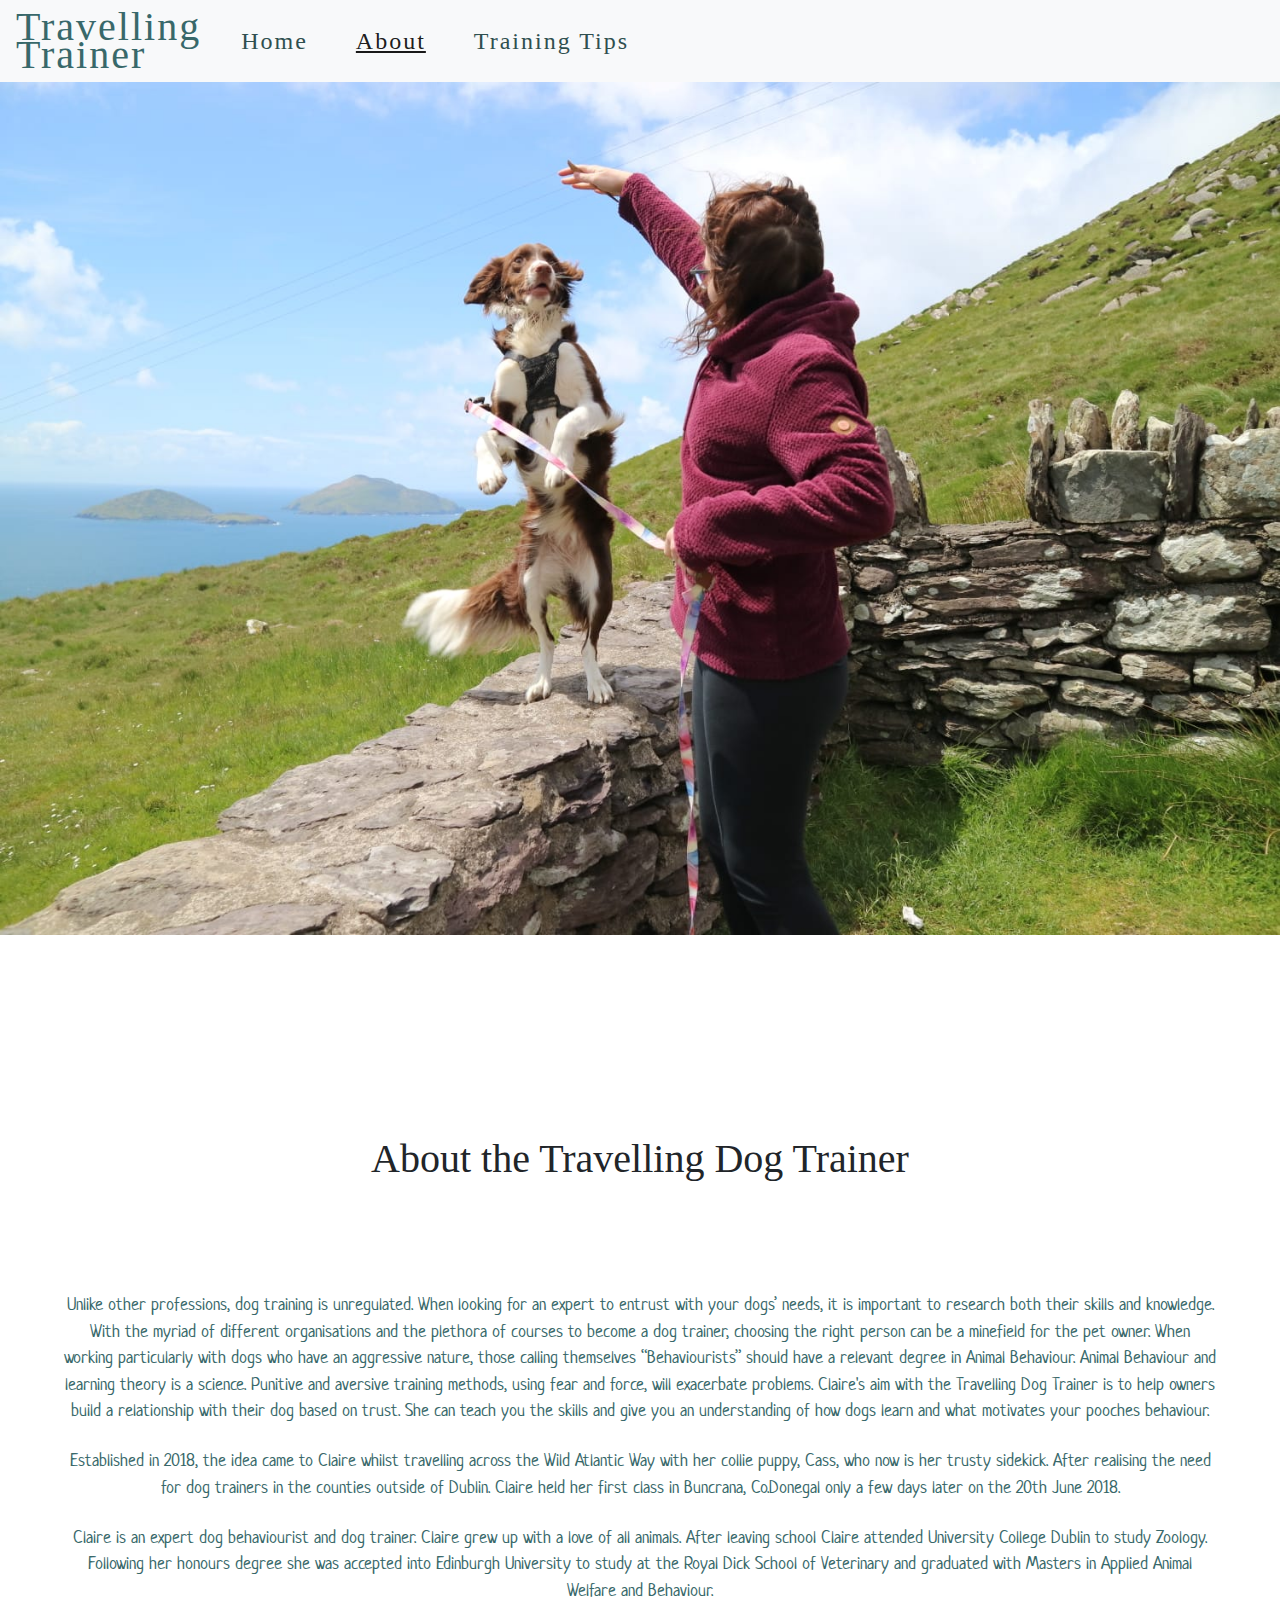
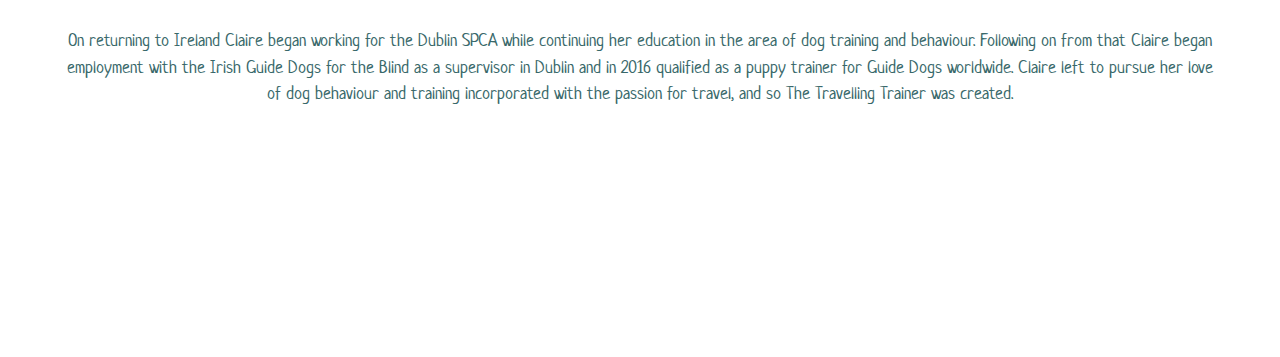
==== about.html @ 6b769a40 "Creation & base of training.html, final touches on index & about" ====
<!DOCTYPE html>
<html lang="en-US">

  <head>
    <meta charset="UTF-8">
    <meta name="viewport" content="width=device-width, initial-scale=1.0">
    <meta http-equiv="X-UA-Compatible" content="ie=edge">
    <title>The Travelling Dog Trainer</title>
    <link rel="stylesheet" href="https://stackpath.bootstrapcdn.com/bootstrap/4.4.1/css/bootstrap.min.css" integrity="sha384-Vkoo8x4CGsO3+Hhxv8T/Q5PaXtkKtu6ug5TOeNV6gBiFeWPGFN9MuhOf23Q9Ifjh" crossorigin="anonymous">
    <link rel="stylesheet" href="https://use.fontawesome.com/releases/v5.1.1/css/all.css" integrity="sha384-O8whS3fhG2OnA5Kas0Y9l3cfpmYjapjI0E4theH4iuMD+pLhbf6JI0jIMfYcK3yZ" crossorigin="anonymous">
    <link rel="stylesheet" href="assets/css/style.css" type="text/css" />
  </head>

  <body>
    <header>
      <nav class="navbar navbar-expand-lg navbar-light bg-light">
        <a class="navbar-brand" id="logo" href="index.html">Travelling <br>Trainer</a>
        <button class="navbar-toggler" type="button" data-toggle="collapse" data-target="#navbarNavAltMarkup" aria-controls="navbarNavAltMarkup" aria-expanded="false" aria-label="Toggle navigation">
          <span class="navbar-toggler-icon"></span>
        </button>
        <div class="collapse navbar-collapse" id="navbarNavAltMarkup">
          <div class="navbar-nav">
            <a class="nav-item nav-link" href="index.html">Home</a>
            <a class="nav-item nav-link active" href="About.html">About</a>
            <a class="nav-item nav-link" href="training.html">Training Tips</a>
          </div>
        </div>
      </nav>

      <div class="About-Img">
        <img src="assets/images/7.jpg" class="img-fluid" alt="Landing Image"></div>
      <section id="About-Me">
        <h1 class="title">About the Travelling Dog Trainer</h1>
        <div class="main-par">
          <p class="start about-me">Unlike other professions, dog training is unregulated. When looking for an expert to 
          entrust with your dogs’ needs, it is important to research both their skills and knowledge. With the myriad 
          of different organisations and the plethora of courses to become a dog trainer, choosing the right person can be a minefield for
           the pet owner.
            When working particularly with dogs who have an aggressive nature, those calling themselves “Behaviourists” should have a relevant 
            degree in Animal Behaviour.
            Animal Behaviour and learning theory is a science. Punitive and aversive training methods, using fear and force,
             will exacerbate problems.
            Claire's aim with the Travelling Dog Trainer is to help owners build a relationship with their dog based on trust. 
            She can teach you the skills and give you an understanding of how dogs learn and what motivates your pooches behaviour.</p>
          <p class="about-me">Established in 2018, the idea came to Claire whilst travelling across the Wild Atlantic Way with her collie puppy, Cass, who now is her trusty sidekick. 
          After realising the need for dog trainers in the counties outside of Dublin. Claire held her first class in Buncrana, Co.Donegal only a few days later on the 20th June 2018. </p>
          <p class="about-me">Claire is an expert dog behaviourist and dog trainer. Claire grew up with a love of all animals. After leaving school Claire attended University College 
          Dublin to study Zoology. Following her honours degree she was accepted into Edinburgh University to study at the Royal Dick School of Veterinary and 
          graduated with Masters in Applied Animal Welfare and Behaviour.</p>
          <p class="end about-me">On returning to Ireland Claire began working for the Dublin SPCA while continuing her education in the area of dog training and behaviour. Following 
          on from that Claire began employment with the Irish Guide Dogs for the Blind as a supervisor in Dublin and in 2016 qualified as a puppy trainer 
          for Guide Dogs worldwide. Claire left to pursue her love of dog behaviour and training incorporated with the passion for travel, and so The Travelling Trainer was created.</p>
        </div>
      </section>

    </header>

    <footer class="site-footer">
      <div>
        <div class="footer">
          <div class="icons">
            <a href="https://www.facebook.com" target="_blank"><i class="Socials fab fa-facebook"></i></a>
            <a href="https://www.instagram.com" target="_blank"><i class="Socials fab fa-instagram"></i></a>
            <a href="https://www.twitter.com" target="_blank"><i class="Socials fab fa-twitter"></i></a>
          </div>
        </div>
      </div>
    </footer>
    <script src="https://code.jquery.com/jquery-3.4.1.slim.min.js"></script>
    <script src="https://cdn.jsdelivr.net/npm/popper.js@1.16.0/dist/umd/popper.min.js"></script>
    <script src="https://stackpath.bootstrapcdn.com/bootstrap/4.4.1/js/bootstrap.min.js"></script>
  </body>

</html>
---- assets/css/style.css ----
@import url('https://fonts.googleapis.com/css?family=Barlow+Semi+Condensed|Coming+Soon|Permanent+Marker&display=swap');
@import url('https://fonts.googleapis.com/css?family=Neucha&display=swap');

.Main-Landing {
  position: relative;
  width: 100%
}

#logo {
  letter-spacing: 2px;
  line-height: 0.7;
  font-family: "Coming Soon";
  font-size: 250%;
  color: #38686A;
  text-align: left;
}

#logo:hover {
  color: #A3B4A2;
}


.navbar-light .navbar-toggler-icon{
  background-image: url("https://image.flaticon.com/icons/png/512/616/616408.png");
}


.navbar-nav {
  font-family: "Coming Soon";
  font-size: 150%;
  letter-spacing: 2px;
  text-align: center;
}

.navbar-light .navbar-nav .nav-link {
  color: #2F4F4F;
}

.nav-item:hover {
  text-decoration: underline;
}


.active {
  text-decoration: underline;
  color: #A3B4A2;
}


.divider
{
    max-width: 5rem;
    border-width: .2rem;
    margin-top: 0rem;
    margin-bottom: 1rem;
    border: none;
    border-top: 1px solid #2F4F4F;
}

.Landingtext {
  position: absolute;
  font-family: Neucha;
  bottom: 10%;
  left: 20%;
  background-color: #CDC6AE;
  color: #38686A;
  padding: 20px 20px 20px 20px;
  font-size: 0.5rem;
  opacity: 80%;
  width: 20%;
}
.About{
      padding: 200px 40px;
      text-align:center;
}
.name {
  position: relative;
  color: #38686A;
  font-family: Neucha;
  font-size: 1.8em;
  text-align: center;
  padding-bottom:30px;
  letter-spacing:0.05rem;
}

.short-about {
  font-size: 0.97rem;
  margin-left:4rem;
  margin-right:4rem;
font-family: Neucha;
}
.btn {
  font-family: "Coming Soon";
  color:#2F4F4F
}
.btn :hover
{
    color: #187795;
    text-decoration: underline;
}

#Services div {

  width: 33%;
  height: 300px;
  float: left;
  padding-top: 3em;
  padding-right: 2em;
  text-align: center;
}
#Services
{
    padding-bottom:40em;
    padding-left:40px;
}
.service-icon {
    font-size: 2.375rem;
    padding-bottom:2.89rem;
    text-align: center;
    width: 100%;
    color: #2F4F4F;
}
.Type {
  font-family: Neucha;
  font-size: 1.8rem;
  color: #38686A;
  text-align: center;
}

.subtxt {
  font-family: Neucha;
  font-size: 1rem;
  color: #38686A;
}
.column
{
    min-height: 700px;
}
.service-divider
{
    visibility: hidden;
}
.title
{
    text-align:center;
    font-family: "Coming Soon";
    padding-top:200px;
    padding-bottom:100px;
}

.about-me , .tips {
  font-family: Neucha;
  font-size: 1.1rem;
  text-align:center;
  color: #38686A;
  padding-bottom: 0.5rem;
}
.main-par{
    padding-left: 4em;
    padding-right:4em;
}
.end{
      padding-bottom:200px;
}

.site-footer {
  text-align: center;
}

.Socials {
  display: inline-block;
  color: #38686A;
  vertical-align: middle;
  margin-top: 2.5px;
  margin-bottom: 2.5px;
  font-size: 2em;
  padding: 20px 20px 10px 15px;

}

.Socials :hover {
  color: #A3B4A2;
}


@media screen and (max-width: 1024px) {
  #Services div {
    width: 100%;
  }

  #About-Me div {
    width: 100%;
  }

  .Landingtext {
    visibility: hidden;
  }
  .service-divider
  {
      visibility: visible; 
  }
}

@media (min-width: 1024px) {
  .navbar-expand-lg .navbar-nav .nav-link {
    padding-right: 1.5rem;
    padding-left: 1.5rem;
  }
}
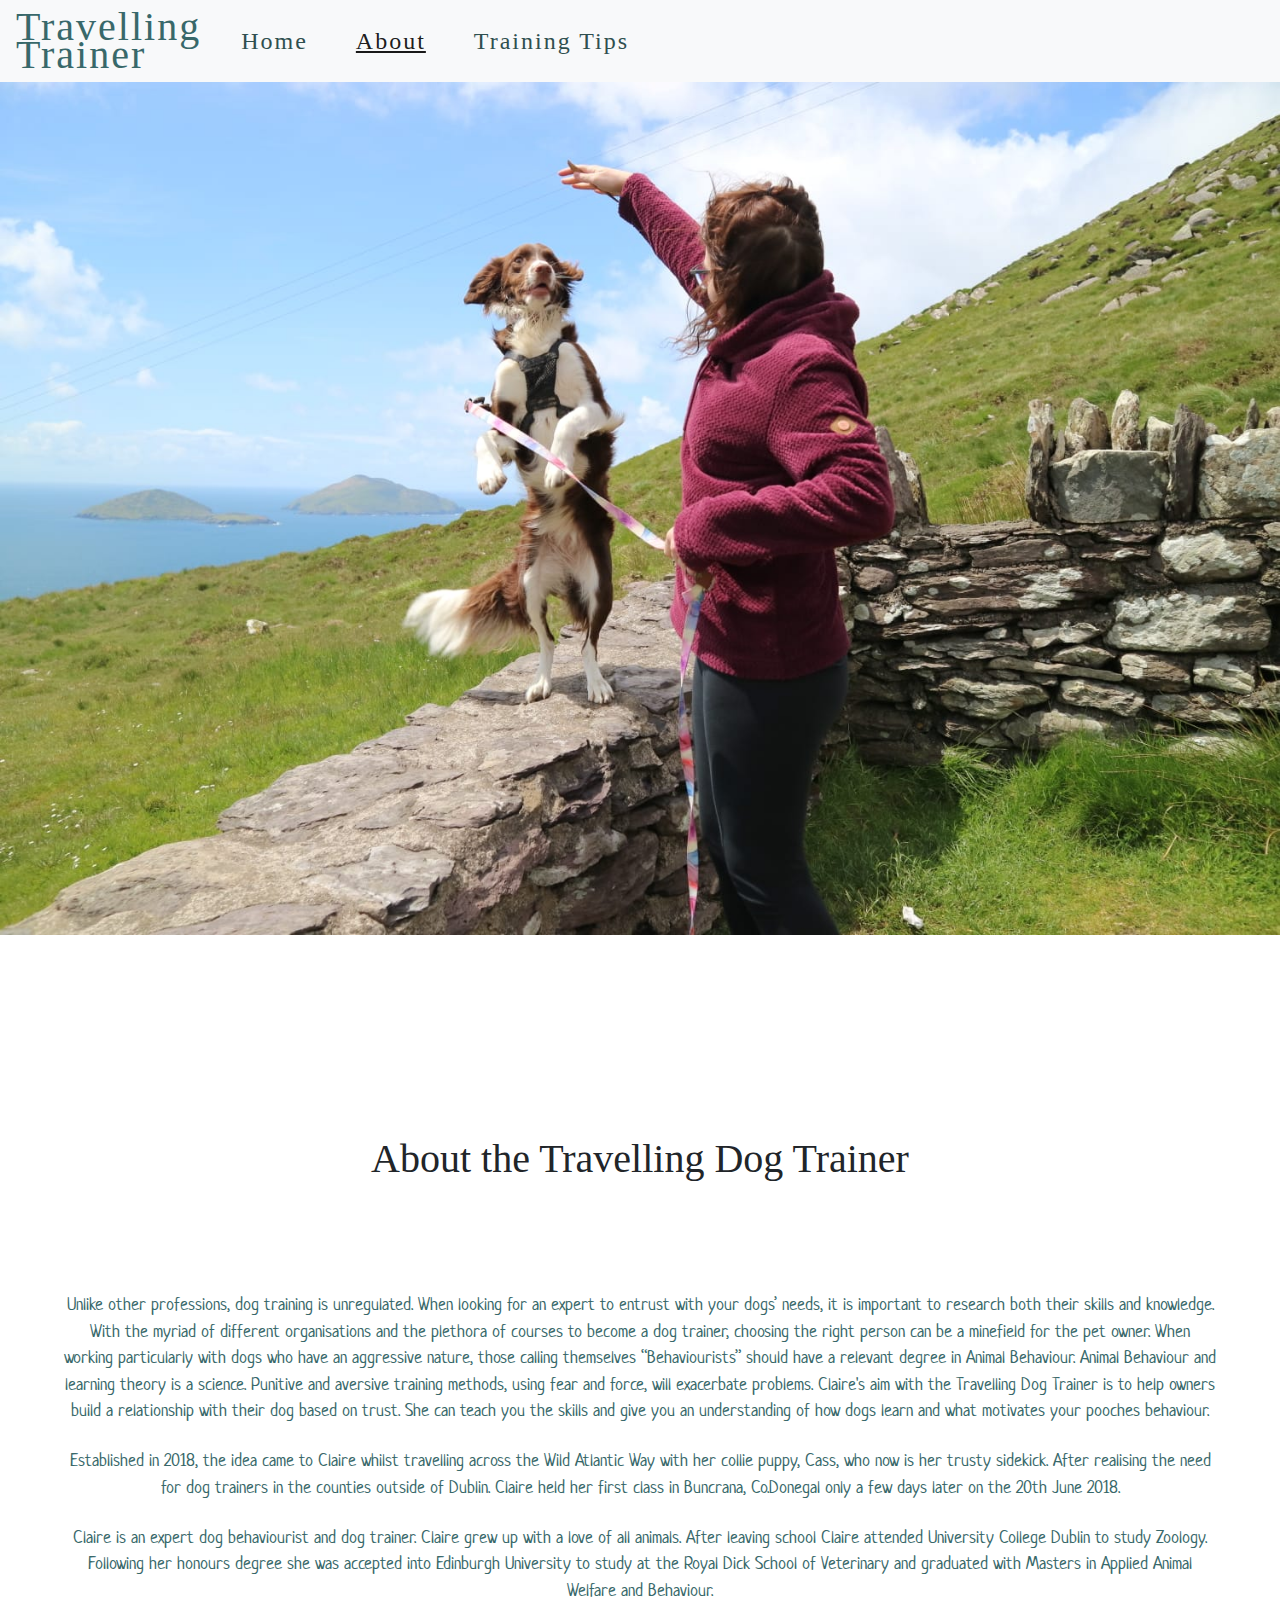
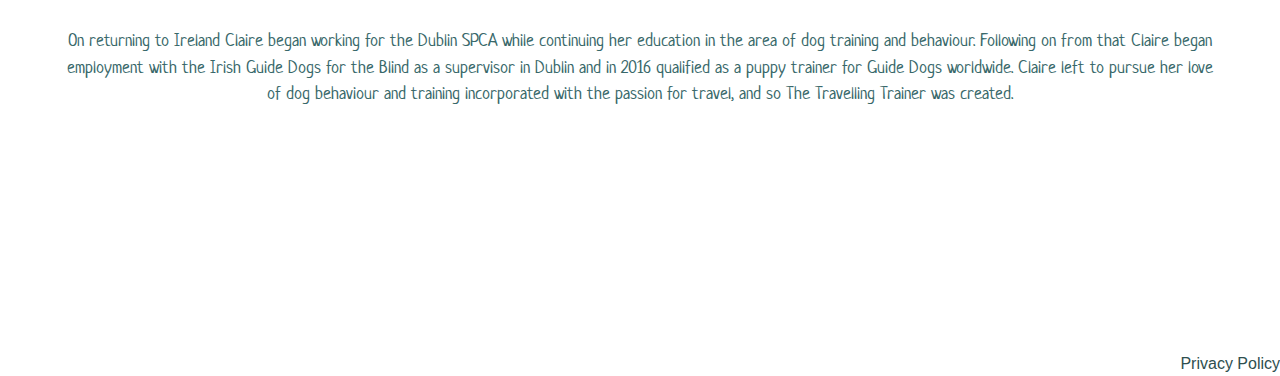
==== commit 6859dc89: "Addition of privacy policy to pages" ====
--- a/about.html
+++ b/about.html
@@ -21,7 +21,7 @@
         <div class="collapse navbar-collapse" id="navbarNavAltMarkup">
           <div class="navbar-nav">
             <a class="nav-item nav-link" href="index.html">Home</a>
-            <a class="nav-item nav-link active" href="About.html">About</a>
+            <a class="nav-item nav-link active" href="about.html">About</a>
             <a class="nav-item nav-link" href="training.html">Training Tips</a>
           </div>
         </div>
@@ -62,6 +62,7 @@
             <a href="https://www.facebook.com" target="_blank"><i class="Socials fab fa-facebook"></i></a>
             <a href="https://www.instagram.com" target="_blank"><i class="Socials fab fa-instagram"></i></a>
             <a href="https://www.twitter.com" target="_blank"><i class="Socials fab fa-twitter"></i></a>
+            <a href="assets/docs/policy.pdf" target="_blank" class="policy">Privacy Policy</a>
           </div>
         </div>
       </div>
--- a/assets/css/style.css
+++ b/assets/css/style.css
@@ -182,6 +182,16 @@
   color: #A3B4A2;
 }
 
+.policy
+{
+    float: right;
+    color:#2F4F4F;
+    padding-top:30px;
+}
+.policy :hover{
+    color:#2F4F4F;
+}
+
 
 @media screen and (max-width: 1024px) {
   #Services div {
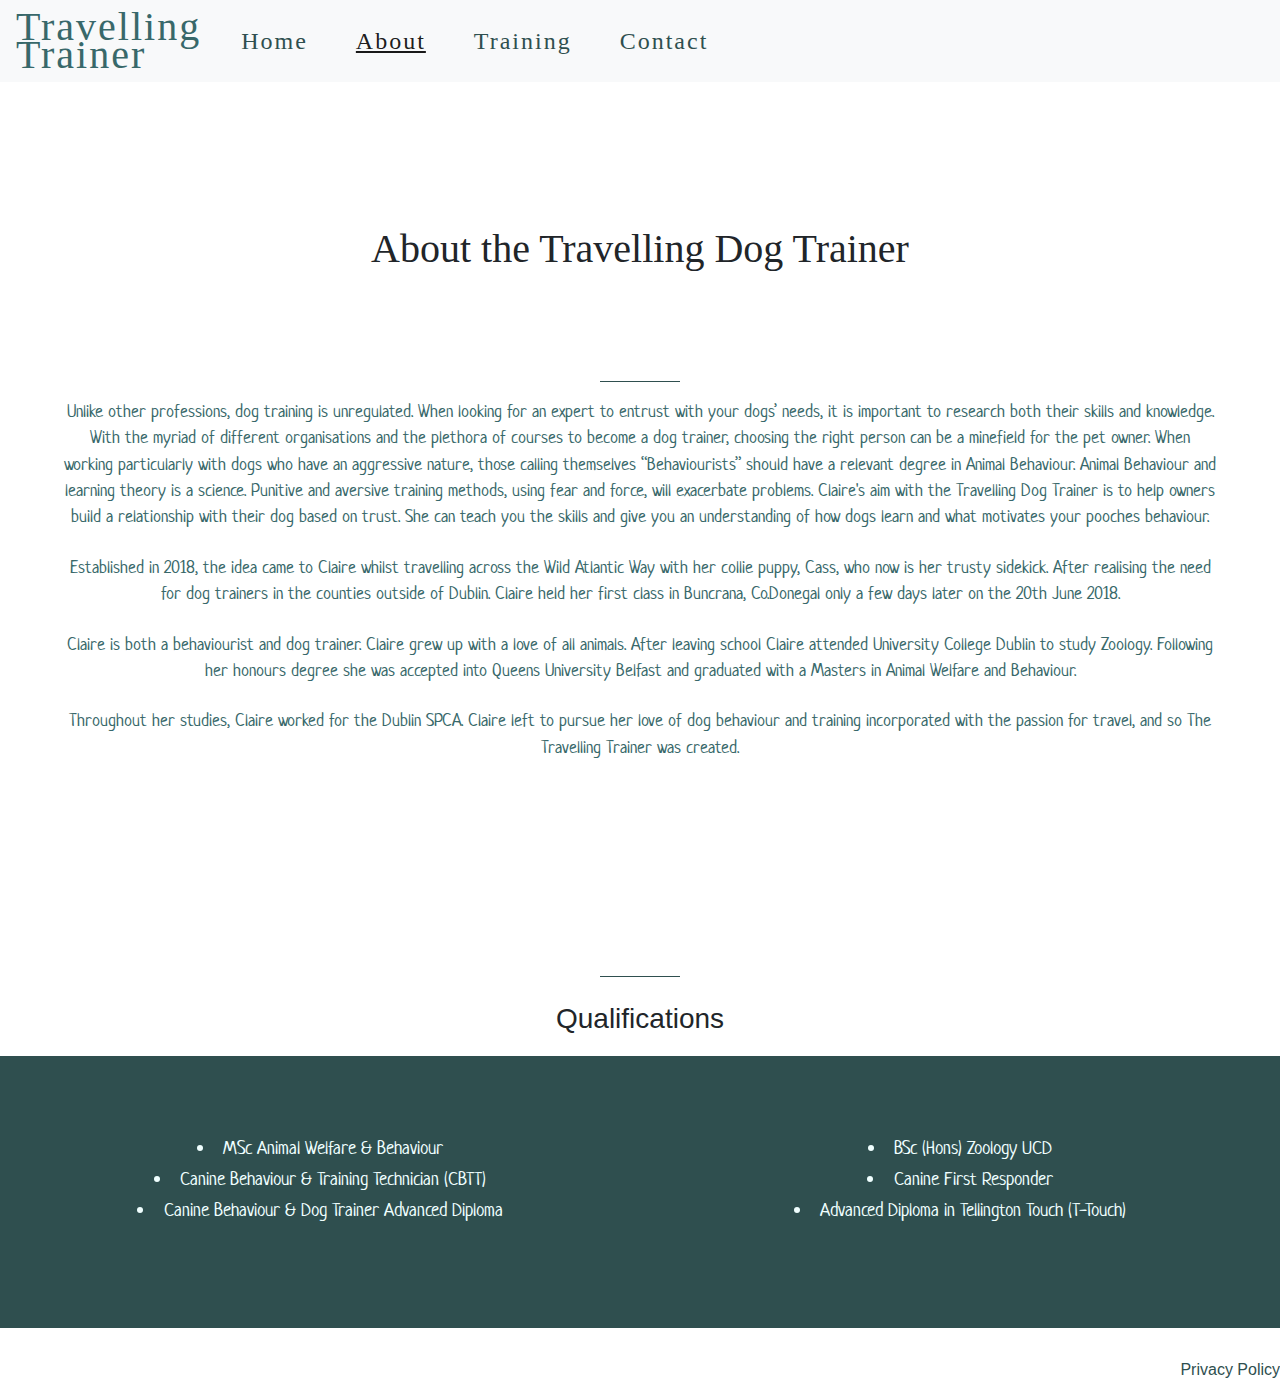
==== commit e6eeeec5: "Addition of contact page & removal of form  from other pages" ====
--- a/about.html
+++ b/about.html
@@ -13,7 +13,7 @@
 
   <body>
     <header>
-      <nav class="navbar navbar-expand-lg navbar-light bg-light">
+      <nav class="navbar navbar-expand-lg navbar-light bg-light fixed-top">
         <a class="navbar-brand" id="logo" href="index.html">Travelling <br>Trainer</a>
         <button class="navbar-toggler" type="button" data-toggle="collapse" data-target="#navbarNavAltMarkup" aria-controls="navbarNavAltMarkup" aria-expanded="false" aria-label="Toggle navigation">
           <span class="navbar-toggler-icon"></span>
@@ -22,34 +22,44 @@
           <div class="navbar-nav">
             <a class="nav-item nav-link" href="index.html">Home</a>
             <a class="nav-item nav-link active" href="about.html">About</a>
-            <a class="nav-item nav-link" href="training.html">Training Tips</a>
+            <a class="nav-item nav-link" href="training.html">Training</a>
+            <a class="nav-item nav-link" href="contact.html">Contact</a>
           </div>
         </div>
       </nav>
 
       <div class="About-Img">
-        <img src="assets/images/7.jpg" class="img-fluid" alt="Landing Image"></div>
+        <img src="assets/images/6.jpg" class="img-fluid" alt="Landing Image"></div>
       <section id="About-Me">
         <h1 class="title">About the Travelling Dog Trainer</h1>
+         <hr class="divider">
         <div class="main-par">
-          <p class="start about-me">Unlike other professions, dog training is unregulated. When looking for an expert to 
-          entrust with your dogs’ needs, it is important to research both their skills and knowledge. With the myriad 
-          of different organisations and the plethora of courses to become a dog trainer, choosing the right person can be a minefield for
-           the pet owner.
-            When working particularly with dogs who have an aggressive nature, those calling themselves “Behaviourists” should have a relevant 
-            degree in Animal Behaviour.
-            Animal Behaviour and learning theory is a science. Punitive and aversive training methods, using fear and force,
-             will exacerbate problems.
-            Claire's aim with the Travelling Dog Trainer is to help owners build a relationship with their dog based on trust. 
+          <p class="start about-me">Unlike other professions, dog training is unregulated. When looking for an expert to
+            entrust with your dogs’ needs, it is important to research both their skills and knowledge. With the myriad
+            of different organisations and the plethora of courses to become a dog trainer, choosing the right person can be a minefield for
+            the pet owner. When working particularly with dogs who have an aggressive nature, those calling themselves “Behaviourists” should have a relevant
+            degree in Animal Behaviour. Animal Behaviour and learning theory is a science. Punitive and aversive training methods, using fear and force, will exacerbate problems.
+            Claire's aim with the Travelling Dog Trainer is to help owners build a relationship with their dog based on trust.
             She can teach you the skills and give you an understanding of how dogs learn and what motivates your pooches behaviour.</p>
-          <p class="about-me">Established in 2018, the idea came to Claire whilst travelling across the Wild Atlantic Way with her collie puppy, Cass, who now is her trusty sidekick. 
-          After realising the need for dog trainers in the counties outside of Dublin. Claire held her first class in Buncrana, Co.Donegal only a few days later on the 20th June 2018. </p>
-          <p class="about-me">Claire is an expert dog behaviourist and dog trainer. Claire grew up with a love of all animals. After leaving school Claire attended University College 
-          Dublin to study Zoology. Following her honours degree she was accepted into Edinburgh University to study at the Royal Dick School of Veterinary and 
-          graduated with Masters in Applied Animal Welfare and Behaviour.</p>
-          <p class="end about-me">On returning to Ireland Claire began working for the Dublin SPCA while continuing her education in the area of dog training and behaviour. Following 
-          on from that Claire began employment with the Irish Guide Dogs for the Blind as a supervisor in Dublin and in 2016 qualified as a puppy trainer 
-          for Guide Dogs worldwide. Claire left to pursue her love of dog behaviour and training incorporated with the passion for travel, and so The Travelling Trainer was created.</p>
+          <p class="about-me">Established in 2018, the idea came to Claire whilst travelling across the Wild Atlantic Way with her collie puppy, Cass, who now is her trusty sidekick.
+            After realising the need for dog trainers in the counties outside of Dublin. Claire held her first class in Buncrana, Co.Donegal only a few days later on the 20th June 2018. </p>
+          <p class="about-me">Claire is both a behaviourist and dog trainer. Claire grew up with a love of all animals. After leaving school Claire attended University College
+            Dublin to study Zoology. Following her honours degree she was accepted into Queens University Belfast and graduated with a Masters in Animal Welfare and Behaviour.</p>
+          <p class="end about-me">Throughout her studies, Claire worked for the Dublin SPCA. Claire left to pursue her love of dog behaviour and training incorporated with the passion for travel, and so The Travelling Trainer was created.</p>
+           <hr class="divider">
+        </div>
+        
+      </section>
+
+      <section class="qualifications">
+        <h3 class="heading text-center">Qualifications</h3>
+        <div class="col-50">
+          <h6 class="qualification">MSc Animal Welfare & Behaviour</h6>
+          <h6 class="qualification">BSc (Hons) Zoology UCD</h6>
+          <h6 class="qualification">Canine Behaviour & Training Technician (CBTT)</h6>
+          <h6 class="qualification">Canine First Responder</h6>
+          <h6 class="qualification">Canine Behaviour & Dog Trainer Advanced Diploma</h6>
+          <h6 class="qualification">Advanced Diploma in Tellington Touch (T-Touch)</h6>
         </div>
       </section>
 
--- a/assets/css/style.css
+++ b/assets/css/style.css
@@ -20,12 +20,12 @@
 }
 
 
-.navbar-light .navbar-toggler-icon{
+.navbar-light .navbar-toggler-icon {
   background-image: url("https://image.flaticon.com/icons/png/512/616/616408.png");
 }
 
 
-.navbar-nav {
+.nav-item {
   font-family: "Coming Soon";
   font-size: 150%;
   letter-spacing: 2px;
@@ -47,14 +47,13 @@
 }
 
 
-.divider
-{
-    max-width: 5rem;
-    border-width: .2rem;
-    margin-top: 0rem;
-    margin-bottom: 1rem;
-    border: none;
-    border-top: 1px solid #2F4F4F;
+.divider {
+  max-width: 5rem;
+  border-width: .2rem;
+  margin-top: 0rem;
+  margin-bottom: 1rem;
+  border: none;
+  border-top: 1px solid #2F4F4F;
 }
 
 .Landingtext {
@@ -69,37 +68,40 @@
   opacity: 80%;
   width: 20%;
 }
-.About{
-      padding: 200px 40px;
-      text-align:center;
-}
+
+.About {
+  padding: 200px 40px;
+  text-align: center;
+}
+
 .name {
   position: relative;
   color: #38686A;
   font-family: Neucha;
   font-size: 1.8em;
   text-align: center;
-  padding-bottom:30px;
-  letter-spacing:0.05rem;
+  padding-bottom: 30px;
+  letter-spacing: 0.05rem;
 }
 
 .short-about {
   font-size: 0.97rem;
-  margin-left:4rem;
-  margin-right:4rem;
-font-family: Neucha;
-}
+  margin-left: 4rem;
+  margin-right: 4rem;
+  font-family: Neucha;
+}
+
 .btn {
   font-family: "Coming Soon";
-  color:#2F4F4F
-}
-.btn :hover
-{
-    color: #187795;
-    text-decoration: underline;
-}
-
-#Services div {
+  color: #2F4F4F
+}
+
+.btn :hover {
+  color: #187795;
+  text-decoration: underline;
+}
+
+#services div {
 
   width: 33%;
   height: 300px;
@@ -108,59 +110,65 @@
   padding-right: 2em;
   text-align: center;
 }
-#Services
+
+#services {
+  padding-bottom: 20em;
+  padding-left: 40px;
+  background-color: #2F4F4F;
+}
+
+.service-icon {
+  font-size: 2.375rem;
+  padding-bottom: 2.89rem;
+  text-align: center;
+  width: 100%;
+  color: azure;
+}
+
+.service {
+  font-family: Neucha;
+  font-size: 1.8rem;
+  color: azure;
+  text-align: center;
+}
+
+.subtxt {
+  font-family: Neucha;
+  font-size: 1rem;
+  color: azure;
+}
+
+.service-divider {
+  visibility: hidden;
+}
+.contact
 {
-    padding-bottom:40em;
-    padding-left:40px;
-}
-.service-icon {
-    font-size: 2.375rem;
-    padding-bottom:2.89rem;
-    text-align: center;
-    width: 100%;
-    color: #2F4F4F;
-}
-.Type {
-  font-family: Neucha;
-  font-size: 1.8rem;
-  color: #38686A;
-  text-align: center;
-}
-
-.subtxt {
-  font-family: Neucha;
-  font-size: 1rem;
-  color: #38686A;
-}
-.column
-{
-    min-height: 700px;
-}
-.service-divider
-{
-    visibility: hidden;
-}
-.title
-{
-    text-align:center;
-    font-family: "Coming Soon";
-    padding-top:200px;
-    padding-bottom:100px;
-}
-
-.about-me , .tips {
+    padding-top:15em;
+}
+
+.title {
+  text-align: center;
+  font-family: "Coming Soon";
+  padding-top: 200px;
+  padding-bottom: 100px;
+}
+
+.about-me,
+.tips {
   font-family: Neucha;
   font-size: 1.1rem;
-  text-align:center;
+  text-align: center;
   color: #38686A;
   padding-bottom: 0.5rem;
 }
-.main-par{
-    padding-left: 4em;
-    padding-right:4em;
-}
-.end{
-      padding-bottom:200px;
+
+.main-par {
+  padding-left: 4em;
+  padding-right: 4em;
+}
+
+.end {
+  padding-bottom: 200px;
 }
 
 .site-footer {
@@ -170,7 +178,7 @@
 .Socials {
   display: inline-block;
   color: #38686A;
-  vertical-align: middle;
+  float: left;
   margin-top: 2.5px;
   margin-bottom: 2.5px;
   font-size: 2em;
@@ -182,19 +190,89 @@
   color: #A3B4A2;
 }
 
-.policy
+.policy {
+  float: right;
+  color: #2F4F4F;
+  padding-top: 30px;
+}
+
+.policy :hover {
+  color: #2F4F4F;
+}
+
+.heading {
+  font-family: "Coming Soon", sans-serif;
+  font-weight: 300;
+  margin-top: 25px;
+  margin-bottom: 20px;
+}
+
+.subhead {
+  font-family: "Coming Soon", sans-serif;
+}
+
+.center-form {
+  padding-top: 10px;
+  margin: 0 auto;
+  max-width: 70%;
+}
+
+button[type="submit"] {
+  font-family: "Coming Soon", sans-serif;
+  margin-top: 15px;
+  margin-bottom: 20px;
+  color: #fafafa;
+  background-color: #187795;
+}
+
+.col-50 h6 {
+
+  width: 50%;
+  float: left;
+  text-align: center;
+  font-size: 1.2em;
+  font-family: "Neucha";
+}
+
+.col-50 {
+  padding-top: 5em;
+  padding-bottom: 12em;
+  background-color:#2F4F4F;
+  color:azure;
+}
+
+.qualification {
+  display: list-item;
+  list-style-type: disc;
+  list-style-position: inside;
+}
+
+.card-header{
+    text-align:center;
+    border-bottom: none;
+
+}
+.card-header :hover{
+    color: #187795;
+}
+.card-body
 {
-    float: right;
-    color:#2F4F4F;
-    padding-top:30px;
-}
-.policy :hover{
-    color:#2F4F4F;
-}
-
+    font-family: Neucha;
+
+}
+.Training
+{
+    padding-bottom:10em;
+    padding-top:10em;
+}
 
 @media screen and (max-width: 1024px) {
-  #Services div {
+  #services div {
+    width: 100%;
+  }
+
+  .col-50 h6 {
+
     width: 100%;
   }
 
@@ -205,9 +283,9 @@
   .Landingtext {
     visibility: hidden;
   }
-  .service-divider
-  {
-      visibility: visible; 
+
+  .service-divider {
+    visibility: visible;
   }
 }
 
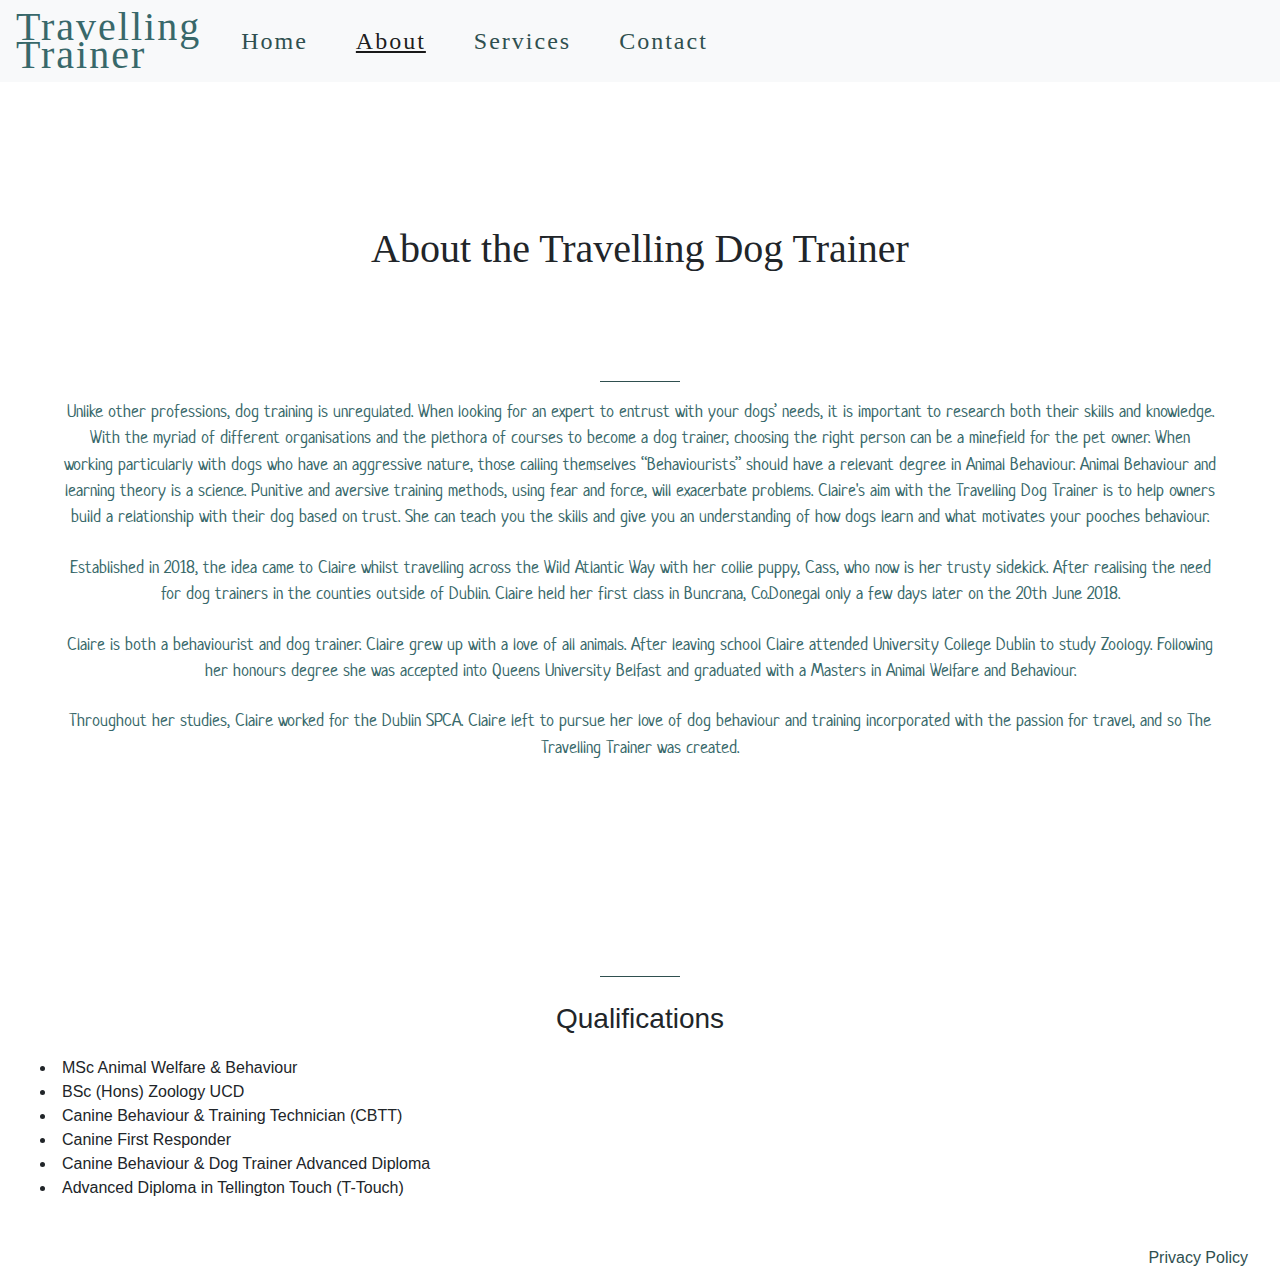
==== commit 221ead62: "Addition of Services page into navbar" ====
--- a/about.html
+++ b/about.html
@@ -22,7 +22,7 @@
           <div class="navbar-nav">
             <a class="nav-item nav-link" href="index.html">Home</a>
             <a class="nav-item nav-link active" href="about.html">About</a>
-            <a class="nav-item nav-link" href="training.html">Training</a>
+            <a class="nav-item nav-link" href="services.html">Services</a>
             <a class="nav-item nav-link" href="contact.html">Contact</a>
           </div>
         </div>
@@ -32,7 +32,7 @@
         <img src="assets/images/6.jpg" class="img-fluid" alt="Landing Image"></div>
       <section id="About-Me">
         <h1 class="title">About the Travelling Dog Trainer</h1>
-         <hr class="divider">
+        <hr class="divider">
         <div class="main-par">
           <p class="start about-me">Unlike other professions, dog training is unregulated. When looking for an expert to
             entrust with your dogs’ needs, it is important to research both their skills and knowledge. With the myriad
@@ -46,21 +46,21 @@
           <p class="about-me">Claire is both a behaviourist and dog trainer. Claire grew up with a love of all animals. After leaving school Claire attended University College
             Dublin to study Zoology. Following her honours degree she was accepted into Queens University Belfast and graduated with a Masters in Animal Welfare and Behaviour.</p>
           <p class="end about-me">Throughout her studies, Claire worked for the Dublin SPCA. Claire left to pursue her love of dog behaviour and training incorporated with the passion for travel, and so The Travelling Trainer was created.</p>
-           <hr class="divider">
+          <hr class="divider">
         </div>
-        
+
       </section>
 
       <section class="qualifications">
         <h3 class="heading text-center">Qualifications</h3>
-        <div class="col-50">
-          <h6 class="qualification">MSc Animal Welfare & Behaviour</h6>
-          <h6 class="qualification">BSc (Hons) Zoology UCD</h6>
-          <h6 class="qualification">Canine Behaviour & Training Technician (CBTT)</h6>
-          <h6 class="qualification">Canine First Responder</h6>
-          <h6 class="qualification">Canine Behaviour & Dog Trainer Advanced Diploma</h6>
-          <h6 class="qualification">Advanced Diploma in Tellington Touch (T-Touch)</h6>
-        </div>
+        <ul class=cols>
+          <li class=qualification>MSc Animal Welfare & Behaviour</li>
+          <li class=qualification>BSc (Hons) Zoology UCD</li>
+          <li class=qualification>Canine Behaviour & Training Technician (CBTT)</li>
+          <li class=qualification>Canine First Responder</li>
+          <li class=qualification>Canine Behaviour & Dog Trainer Advanced Diploma</li>
+          <li class=qualification>Advanced Diploma in Tellington Touch (T-Touch)</li>
+        </ul>
       </section>
 
     </header>
--- a/assets/css/style.css
+++ b/assets/css/style.css
@@ -23,7 +23,6 @@
 .navbar-light .navbar-toggler-icon {
   background-image: url("https://image.flaticon.com/icons/png/512/616/616408.png");
 }
-
 
 .nav-item {
   font-family: "Coming Soon";
@@ -103,18 +102,17 @@
 
 #services div {
 
-  width: 33%;
+  width: 33.33%;
   height: 300px;
   float: left;
   padding-top: 3em;
   padding-right: 2em;
   text-align: center;
+  background-color: #2F4F4F;
 }
 
 #services {
   padding-bottom: 20em;
-  padding-left: 40px;
-  background-color: #2F4F4F;
 }
 
 .service-icon {
@@ -123,6 +121,7 @@
   text-align: center;
   width: 100%;
   color: azure;
+
 }
 
 .service {
@@ -130,12 +129,14 @@
   font-size: 1.8rem;
   color: azure;
   text-align: center;
+
 }
 
 .subtxt {
   font-family: Neucha;
   font-size: 1rem;
   color: azure;
+  padding-left: 0.975rem;
 }
 
 .service-divider {
@@ -194,6 +195,7 @@
   float: right;
   color: #2F4F4F;
   padding-top: 30px;
+  padding-right:2rem;
 }
 
 .policy :hover {
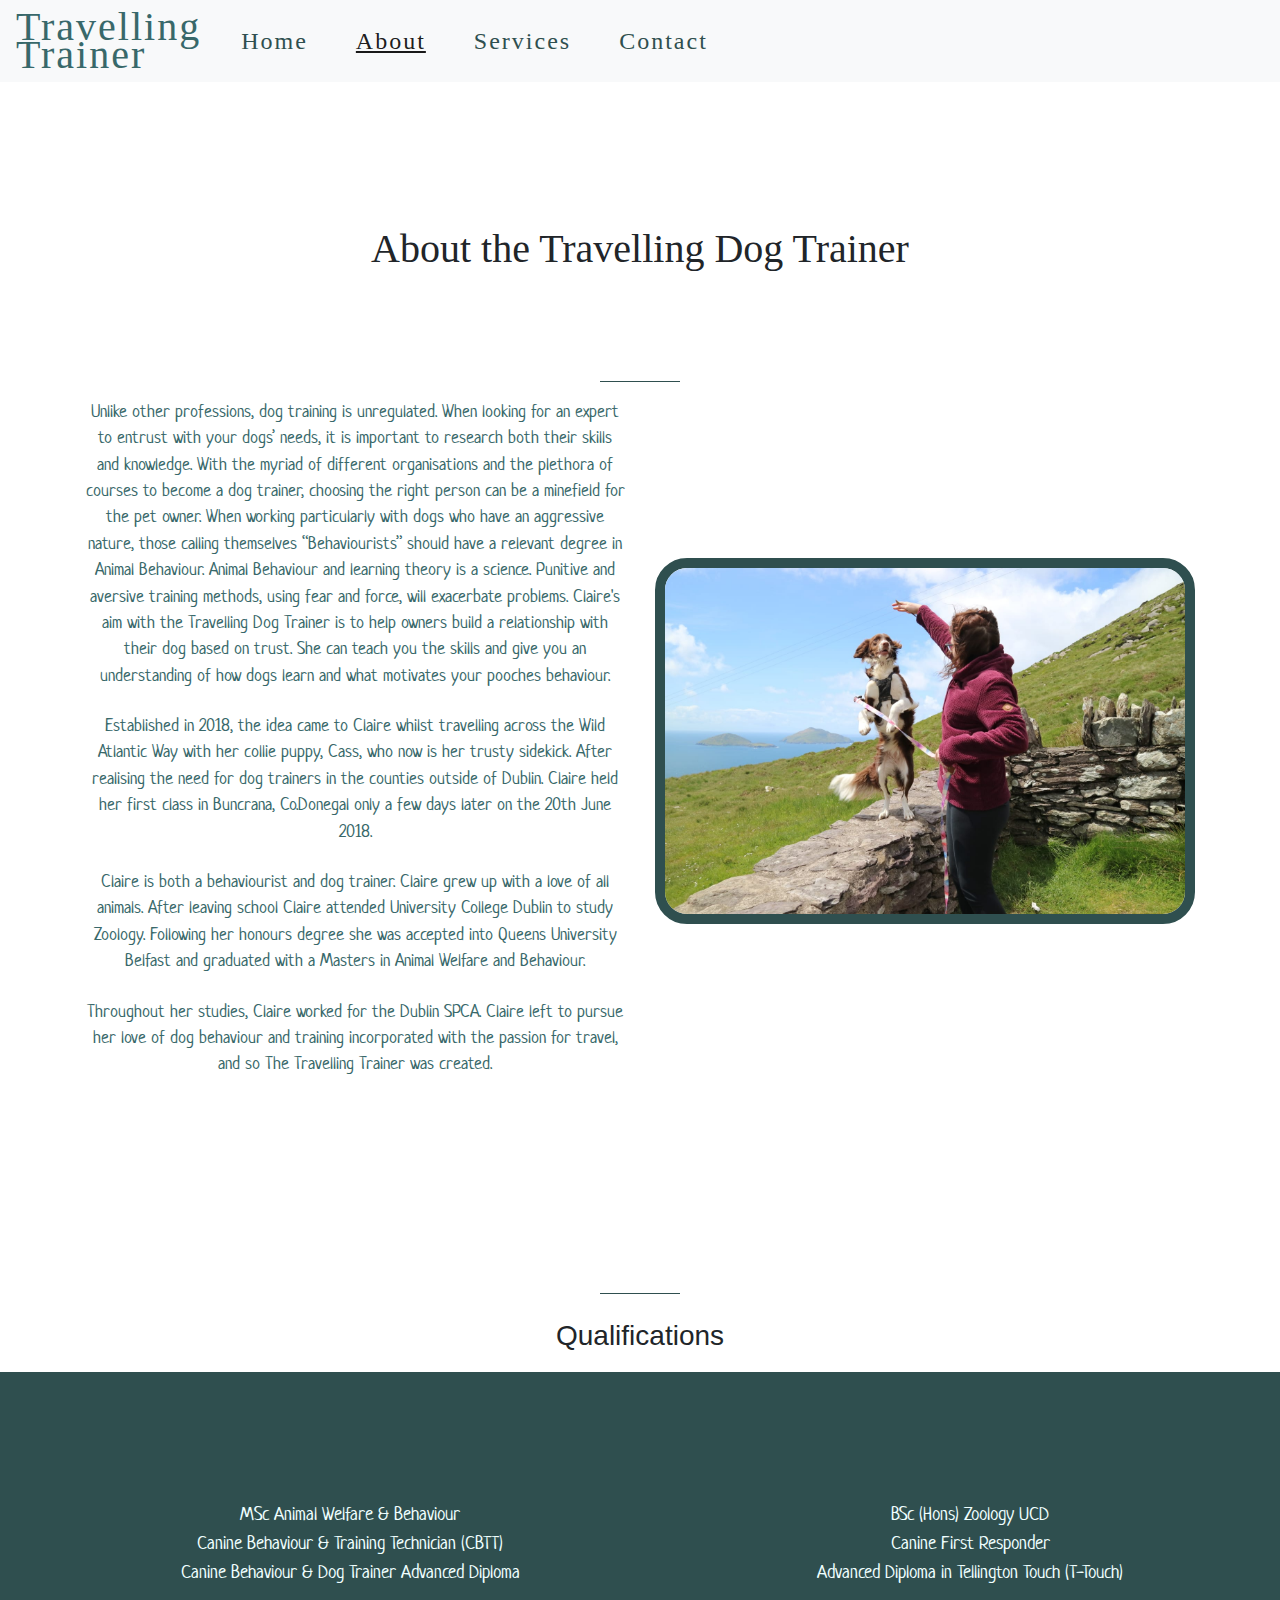
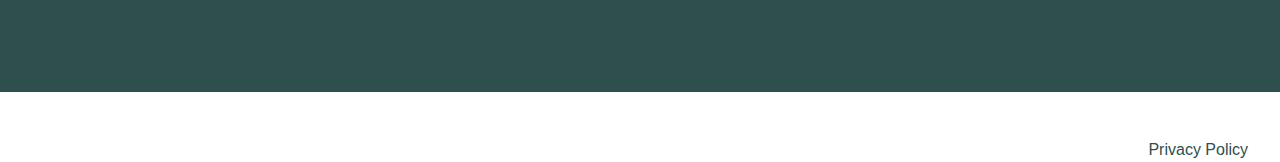
==== commit b8ad540f: "Addition of image to about page" ====
--- a/about.html
+++ b/about.html
@@ -29,12 +29,12 @@
       </nav>
 
       <div class="About-Img">
-        <img src="assets/images/6.jpg" class="img-fluid" alt="Landing Image"></div>
+      <img src="assets/images/6.jpg" class="img-fluid" alt="Landing Image"></div>
       <section id="About-Me">
         <h1 class="title">About the Travelling Dog Trainer</h1>
         <hr class="divider">
-        <div class="main-par">
-          <p class="start about-me">Unlike other professions, dog training is unregulated. When looking for an expert to
+        <div class="container"><div class="row">
+        <div class="col-sm-6"><p class="start about-me">Unlike other professions, dog training is unregulated. When looking for an expert to
             entrust with your dogs’ needs, it is important to research both their skills and knowledge. With the myriad
             of different organisations and the plethora of courses to become a dog trainer, choosing the right person can be a minefield for
             the pet owner. When working particularly with dogs who have an aggressive nature, those calling themselves “Behaviourists” should have a relevant
@@ -46,8 +46,11 @@
           <p class="about-me">Claire is both a behaviourist and dog trainer. Claire grew up with a love of all animals. After leaving school Claire attended University College
             Dublin to study Zoology. Following her honours degree she was accepted into Queens University Belfast and graduated with a Masters in Animal Welfare and Behaviour.</p>
           <p class="end about-me">Throughout her studies, Claire worked for the Dublin SPCA. Claire left to pursue her love of dog behaviour and training incorporated with the passion for travel, and so The Travelling Trainer was created.</p>
+        </div>
+        <div class="col-sm-6"><img src="assets/images/7.jpg" class="img-fluid sideimg" alt="Landing Image"></div>
+</div>    
+          </div>
           <hr class="divider">
-        </div>
 
       </section>
 
--- a/assets/css/style.css
+++ b/assets/css/style.css
@@ -5,7 +5,6 @@
   position: relative;
   width: 100%
 }
-
 #logo {
   letter-spacing: 2px;
   line-height: 0.7;
@@ -54,7 +53,6 @@
   border: none;
   border-top: 1px solid #2F4F4F;
 }
-
 .Landingtext {
   position: absolute;
   font-family: Neucha;
@@ -101,7 +99,6 @@
 }
 
 #services div {
-
   width: 33.33%;
   height: 300px;
   float: left;
@@ -142,10 +139,6 @@
 .service-divider {
   visibility: hidden;
 }
-.contact
-{
-    padding-top:15em;
-}
 
 .title {
   text-align: center;
@@ -154,20 +147,20 @@
   padding-bottom: 100px;
 }
 
-.about-me,
-.tips {
+.about-me {
   font-family: Neucha;
   font-size: 1.1rem;
   text-align: center;
   color: #38686A;
   padding-bottom: 0.5rem;
 }
-
-.main-par {
-  padding-left: 4em;
-  padding-right: 4em;
-}
-
+.sideimg{
+  margin-top:10rem;
+    border-style: solid;
+    border-width:0.675rem;
+    border-color:#2F4F4F;
+    border-radius:2rem;
+}
 .end {
   padding-bottom: 200px;
 }
@@ -212,9 +205,18 @@
 .subhead {
   font-family: "Coming Soon", sans-serif;
 }
+.contact{
+    position:absolute;
+    font-size: 0.5rem;
+    opacity: 90%;
+    width:100%;
+    bottom:3%;
+}
+.contact-text{
+    color:white;
+}
 
 .center-form {
-  padding-top: 10px;
   margin: 0 auto;
   max-width: 70%;
 }
@@ -227,26 +229,23 @@
   background-color: #187795;
 }
 
-.col-50 h6 {
-
-  width: 50%;
-  float: left;
+.cols li {
+    width:50%;
+    float:left;
   text-align: center;
   font-size: 1.2em;
+
   font-family: "Neucha";
-}
-
-.col-50 {
-  padding-top: 5em;
+
+}
+
+.cols {
+
+  padding-top: 8em;
   padding-bottom: 12em;
   background-color:#2F4F4F;
   color:azure;
-}
-
-.qualification {
-  display: list-item;
-  list-style-type: disc;
-  list-style-position: inside;
+  list-style:none;
 }
 
 .card-header{
@@ -272,12 +271,21 @@
   #services div {
     width: 100%;
   }
-
-  .col-50 h6 {
+.contact{
+    position:relative;
+    padding-top:10em;
+}
+.contact-text{
+    
+    color:#2F4F4F;
+}
+  .cols li {
 
     width: 100%;
   }
-
+.cols{
+    padding-bottom: 15em;
+}
   #About-Me div {
     width: 100%;
   }
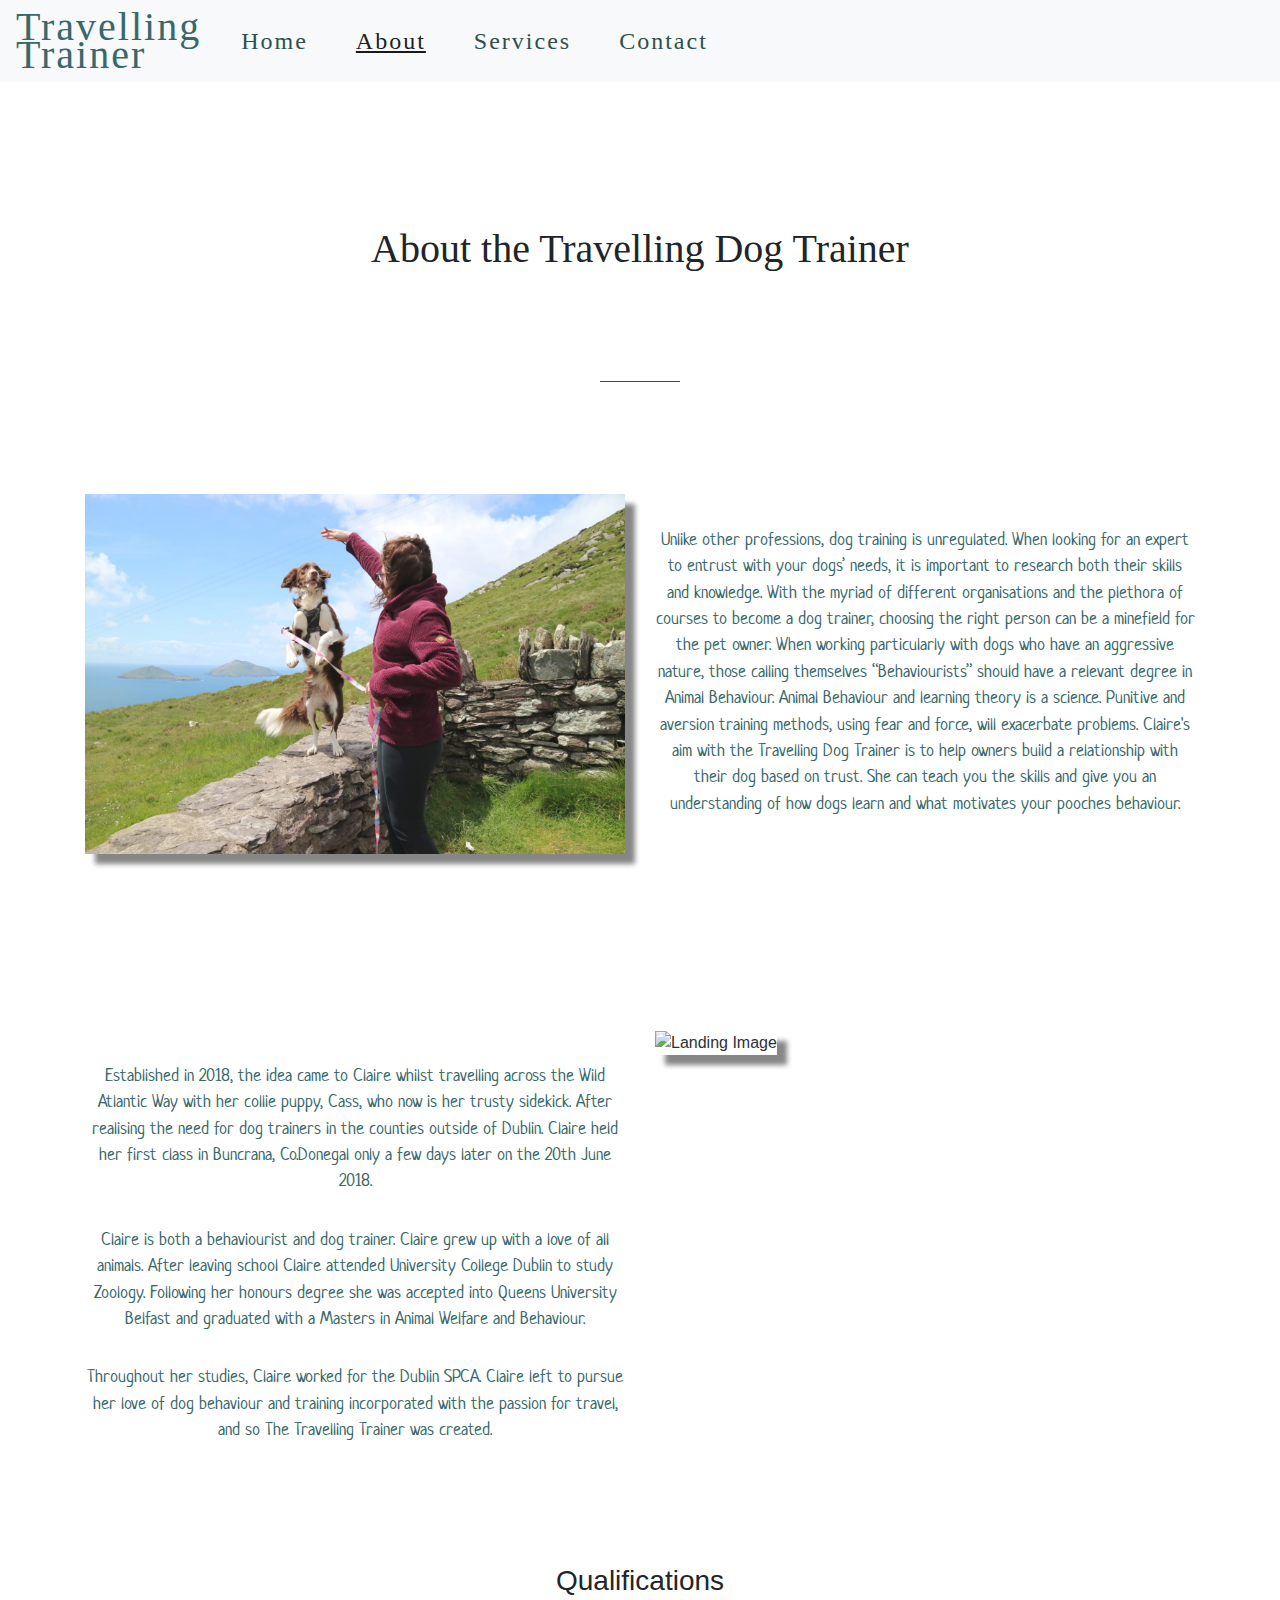
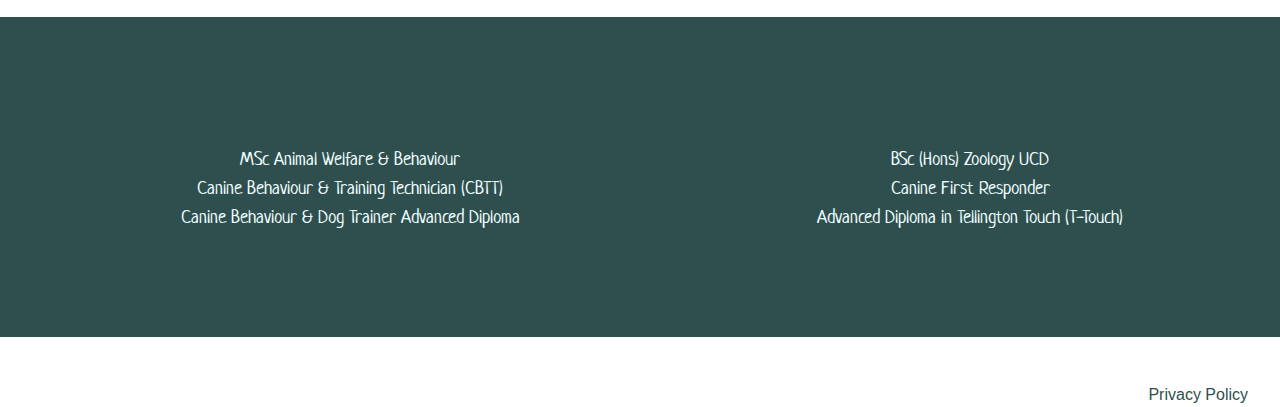
==== commit 12ffce83: "Resolved issues with the about layout adjustments" ====
--- a/about.html
+++ b/about.html
@@ -1,88 +1,126 @@
 <!DOCTYPE html>
 <html lang="en-US">
 
-  <head>
-    <meta charset="UTF-8">
-    <meta name="viewport" content="width=device-width, initial-scale=1.0">
-    <meta http-equiv="X-UA-Compatible" content="ie=edge">
-    <title>The Travelling Dog Trainer</title>
-    <link rel="stylesheet" href="https://stackpath.bootstrapcdn.com/bootstrap/4.4.1/css/bootstrap.min.css" integrity="sha384-Vkoo8x4CGsO3+Hhxv8T/Q5PaXtkKtu6ug5TOeNV6gBiFeWPGFN9MuhOf23Q9Ifjh" crossorigin="anonymous">
-    <link rel="stylesheet" href="https://use.fontawesome.com/releases/v5.1.1/css/all.css" integrity="sha384-O8whS3fhG2OnA5Kas0Y9l3cfpmYjapjI0E4theH4iuMD+pLhbf6JI0jIMfYcK3yZ" crossorigin="anonymous">
-    <link rel="stylesheet" href="assets/css/style.css" type="text/css" />
-  </head>
+<head>
+	<meta charset="UTF-8">
+	<meta name="viewport" content="width=device-width, initial-scale=1.0">
+	<meta http-equiv="X-UA-Compatible" content="ie=edge">
+	<title>The Travelling Dog Trainer</title>
+	<link rel="stylesheet" href="https://stackpath.bootstrapcdn.com/bootstrap/4.4.1/css/bootstrap.min.css"
+		integrity="sha384-Vkoo8x4CGsO3+Hhxv8T/Q5PaXtkKtu6ug5TOeNV6gBiFeWPGFN9MuhOf23Q9Ifjh" crossorigin="anonymous">
+	<link rel="stylesheet" href="https://use.fontawesome.com/releases/v5.1.1/css/all.css"
+		integrity="sha384-O8whS3fhG2OnA5Kas0Y9l3cfpmYjapjI0E4theH4iuMD+pLhbf6JI0jIMfYcK3yZ" crossorigin="anonymous">
+	<link rel="stylesheet" href="assets/css/style.css" type="text/css" />
+</head>
 
-  <body>
-    <header>
-      <nav class="navbar navbar-expand-lg navbar-light bg-light fixed-top">
-        <a class="navbar-brand" id="logo" href="index.html">Travelling <br>Trainer</a>
-        <button class="navbar-toggler" type="button" data-toggle="collapse" data-target="#navbarNavAltMarkup" aria-controls="navbarNavAltMarkup" aria-expanded="false" aria-label="Toggle navigation">
+<body>
+	<header>
+		<nav class="navbar navbar-expand-lg navbar-light bg-light fixed-top">
+			<a class="navbar-brand" id="logo" href="index.html">Travelling <br>Trainer</a>
+				<button class="navbar-toggler" type="button" data-toggle="collapse" data-target="#navbarNavAltMarkup" aria-controls="navbarNavAltMarkup" aria-expanded="false" aria-label="Toggle navigation">
           <span class="navbar-toggler-icon"></span>
         </button>
-        <div class="collapse navbar-collapse" id="navbarNavAltMarkup">
-          <div class="navbar-nav">
-            <a class="nav-item nav-link" href="index.html">Home</a>
-            <a class="nav-item nav-link active" href="about.html">About</a>
-            <a class="nav-item nav-link" href="services.html">Services</a>
-            <a class="nav-item nav-link" href="contact.html">Contact</a>
-          </div>
-        </div>
-      </nav>
+				<div class="collapse navbar-collapse" id="navbarNavAltMarkup">
+					<div class="navbar-nav">
+						<a class="nav-item nav-link" href="index.html">Home</a>
+						<a class="nav-item nav-link active" href="about.html">About</a>
+						<a class="nav-item nav-link" href="services.html">Services</a>
+						<a class="nav-item nav-link" href="contact.html">Contact</a>
+					</div>
+				</div>
+		</nav>
 
-      <div class="About-Img">
-      <img src="assets/images/6.jpg" class="img-fluid" alt="Landing Image"></div>
-      <section id="About-Me">
-        <h1 class="title">About the Travelling Dog Trainer</h1>
-        <hr class="divider">
-        <div class="container"><div class="row">
-        <div class="col-sm-6"><p class="start about-me">Unlike other professions, dog training is unregulated. When looking for an expert to
-            entrust with your dogs’ needs, it is important to research both their skills and knowledge. With the myriad
-            of different organisations and the plethora of courses to become a dog trainer, choosing the right person can be a minefield for
-            the pet owner. When working particularly with dogs who have an aggressive nature, those calling themselves “Behaviourists” should have a relevant
-            degree in Animal Behaviour. Animal Behaviour and learning theory is a science. Punitive and aversive training methods, using fear and force, will exacerbate problems.
-            Claire's aim with the Travelling Dog Trainer is to help owners build a relationship with their dog based on trust.
-            She can teach you the skills and give you an understanding of how dogs learn and what motivates your pooches behaviour.</p>
-          <p class="about-me">Established in 2018, the idea came to Claire whilst travelling across the Wild Atlantic Way with her collie puppy, Cass, who now is her trusty sidekick.
-            After realising the need for dog trainers in the counties outside of Dublin. Claire held her first class in Buncrana, Co.Donegal only a few days later on the 20th June 2018. </p>
-          <p class="about-me">Claire is both a behaviourist and dog trainer. Claire grew up with a love of all animals. After leaving school Claire attended University College
-            Dublin to study Zoology. Following her honours degree she was accepted into Queens University Belfast and graduated with a Masters in Animal Welfare and Behaviour.</p>
-          <p class="end about-me">Throughout her studies, Claire worked for the Dublin SPCA. Claire left to pursue her love of dog behaviour and training incorporated with the passion for travel, and so The Travelling Trainer was created.</p>
-        </div>
-        <div class="col-sm-6"><img src="assets/images/7.jpg" class="img-fluid sideimg" alt="Landing Image"></div>
-</div>    
-          </div>
-          <hr class="divider">
+		<div class="About-Img">
+			<img src="assets/images/6.jpg" class="img-fluid" alt="Landing Image"></div>
+			<section id="About-Me">
+				<h1 class="title">About the Travelling Dog Trainer</h1>
+				<hr class="divider">
 
-      </section>
+				<div class="container">
+					<div class="row">
+						<div class="col-sm-6">
+							<img src="assets/images/7.jpg" class="img-fluid sideimg" alt="Landing Image">
+                            </div>
 
-      <section class="qualifications">
-        <h3 class="heading text-center">Qualifications</h3>
-        <ul class=cols>
-          <li class=qualification>MSc Animal Welfare & Behaviour</li>
-          <li class=qualification>BSc (Hons) Zoology UCD</li>
-          <li class=qualification>Canine Behaviour & Training Technician (CBTT)</li>
-          <li class=qualification>Canine First Responder</li>
-          <li class=qualification>Canine Behaviour & Dog Trainer Advanced Diploma</li>
-          <li class=qualification>Advanced Diploma in Tellington Touch (T-Touch)</li>
-        </ul>
-      </section>
+							<div class="col-sm-6">
+								<p class="about-me">Unlike other professions, dog training is unregulated. When looking
+									for
+									an expert to entrust with your dogs’ needs, it is important to research both their
+									skills and knowledge. With the myriad of different organisations and the plethora of
+									courses to become a dog trainer, choosing the right person can be a minefield for
+									the
+									pet owner. When working particularly with dogs who have an aggressive nature, those
+									calling themselves “Behaviourists” should have a relevant degree in Animal
+									Behaviour.
+									Animal Behaviour and learning theory is a science. Punitive and aversion training
+									methods, using fear and force, will exacerbate problems. Claire's aim with the
+									Travelling Dog Trainer is to help owners build a relationship with their dog based
+									on
+									trust. She can teach you the skills and give you an understanding of how dogs learn
+									and
+									what motivates your pooches behaviour.</p>
+							</div>
+						</div>
+					</div>
 
-    </header>
+					<div class="container">
+						<div class="row">
+							<div class="col-sm-6">
+								<p class="about-me">Established in 2018, the idea came to Claire whilst travelling
+									across the Wild Atlantic Way with her collie puppy, Cass, who now is her trusty
+									sidekick. After realising the need for dog trainers in the counties outside of
+									Dublin. Claire held her first class in Buncrana, Co.Donegal only a few days later on
+									the 20th June 2018.</p>
 
-    <footer class="site-footer">
-      <div>
-        <div class="footer">
-          <div class="icons">
-            <a href="https://www.facebook.com" target="_blank"><i class="Socials fab fa-facebook"></i></a>
-            <a href="https://www.instagram.com" target="_blank"><i class="Socials fab fa-instagram"></i></a>
-            <a href="https://www.twitter.com" target="_blank"><i class="Socials fab fa-twitter"></i></a>
-            <a href="assets/docs/policy.pdf" target="_blank" class="policy">Privacy Policy</a>
-          </div>
-        </div>
-      </div>
-    </footer>
-    <script src="https://code.jquery.com/jquery-3.4.1.slim.min.js"></script>
-    <script src="https://cdn.jsdelivr.net/npm/popper.js@1.16.0/dist/umd/popper.min.js"></script>
-    <script src="https://stackpath.bootstrapcdn.com/bootstrap/4.4.1/js/bootstrap.min.js"></script>
-  </body>
+									<p class ="about-me">Claire is both a behaviourist and dog trainer. Claire grew up with a love of all
+									animals. After leaving school Claire attended University College Dublin to study
+									Zoology. Following her honours degree she was accepted into Queens University
+									Belfast and graduated with a Masters in Animal Welfare and Behaviour.</p>
 
-</html>
+									<p class="about-me">Throughout her studies, Claire worked for the Dublin SPCA. Claire left to pursue her
+									love of dog behaviour and training incorporated with the passion for travel, and so
+									The Travelling Trainer was created.</p>
+							</div>
+
+							<div class="col-sm-6">
+								<img src="assets/images/1.jpg" class="img-fluid sideimg" alt="Landing Image">
+							</div>
+							</div>
+						</div>
+
+
+
+			</section>
+
+			<section class="qualifications">
+				<h3 class="heading text-center">Qualifications</h3>
+				<ul class=cols>
+					<li class=qualification>MSc Animal Welfare & Behaviour</li>
+					<li class=qualification>BSc (Hons) Zoology UCD</li>
+					<li class=qualification>Canine Behaviour & Training Technician (CBTT)</li>
+					<li class=qualification>Canine First Responder</li>
+					<li class=qualification>Canine Behaviour & Dog Trainer Advanced Diploma</li>
+					<li class=qualification>Advanced Diploma in Tellington Touch (T-Touch)</li>
+				</ul>
+			</section>
+
+	</header>
+
+	<footer class="site-footer">
+		<div>
+			<div class="footer">
+				<div class="icons">
+					<a href="https://www.facebook.com" target="_blank"><i class="Socials fab fa-facebook"></i></a>
+					<a href="https://www.instagram.com" target="_blank"><i class="Socials fab fa-instagram"></i></a>
+					<a href="https://www.twitter.com" target="_blank"><i class="Socials fab fa-twitter"></i></a>
+					<a href="assets/docs/policy.pdf" target="_blank" class="policy">Privacy Policy</a>
+				</div>
+			</div>
+		</div>
+	</footer>
+	<script src="https://code.jquery.com/jquery-3.4.1.slim.min.js"></script>
+	<script src="https://cdn.jsdelivr.net/npm/popper.js@1.16.0/dist/umd/popper.min.js"></script>
+	<script src="https://stackpath.bootstrapcdn.com/bootstrap/4.4.1/js/bootstrap.min.js"></script>
+</body>
+
+</html>--- a/assets/css/style.css
+++ b/assets/css/style.css
@@ -5,6 +5,7 @@
   position: relative;
   width: 100%
 }
+
 #logo {
   letter-spacing: 2px;
   line-height: 0.7;
@@ -18,7 +19,6 @@
   color: #A3B4A2;
 }
 
-
 .navbar-light .navbar-toggler-icon {
   background-image: url("https://image.flaticon.com/icons/png/512/616/616408.png");
 }
@@ -43,7 +43,6 @@
   text-decoration: underline;
   color: #A3B4A2;
 }
-
 
 .divider {
   max-width: 5rem;
@@ -53,6 +52,7 @@
   border: none;
   border-top: 1px solid #2F4F4F;
 }
+
 .Landingtext {
   position: absolute;
   font-family: Neucha;
@@ -152,15 +152,54 @@
   font-size: 1.1rem;
   text-align: center;
   color: #38686A;
-  padding-bottom: 0.5rem;
-}
-.sideimg{
-  margin-top:10rem;
-    border-style: solid;
-    border-width:0.675rem;
-    border-color:#2F4F4F;
-    border-radius:2rem;
-}
+  line-height: 1.65rem;
+  margin-top:2rem;
+}
+
+.sideimg {
+  box-shadow: 10px 10px 5px grey;
+  opacity: 95%;
+}
+.col-sm-6{
+    margin-top:6rem;
+    margin-bottom:5rem;
+}
+.tabs {
+  padding-top: 10rem;
+}
+
+.flag {
+  position: absolute;
+  background-color: #2F4F4F;
+  color: azure;
+  opacity: 80%;
+  top: 50%;
+  font-size: 1.8em;
+  font-family: "Coming Soon";
+  padding-left: 0.34em;
+  padding-right: 0.34em;
+}
+
+.img-thumbnail {
+  padding: 0em;
+  opacity: 70%;
+}
+
+.col-lg-4 {
+  margin-top: 3em;
+}
+
+.dog-icon {
+  height: 10rem;
+  width: 10rem;
+  margin-top: 6rem;
+  margin-left: 6rem;
+}
+
+.col-sm-8 {
+  margin-top: 5rem;
+}
+
 .end {
   padding-bottom: 200px;
 }
@@ -172,7 +211,7 @@
 .Socials {
   display: inline-block;
   color: #38686A;
-  float: left;
+  text-align: center;
   margin-top: 2.5px;
   margin-bottom: 2.5px;
   font-size: 2em;
@@ -188,7 +227,7 @@
   float: right;
   color: #2F4F4F;
   padding-top: 30px;
-  padding-right:2rem;
+  padding-right: 2rem;
 }
 
 .policy :hover {
@@ -205,15 +244,17 @@
 .subhead {
   font-family: "Coming Soon", sans-serif;
 }
-.contact{
-    position:absolute;
-    font-size: 0.5rem;
-    opacity: 90%;
-    width:100%;
-    bottom:3%;
-}
-.contact-text{
-    color:white;
+
+.contact {
+  position: absolute;
+  font-size: 0.5rem;
+  opacity: 90%;
+  width: 100%;
+  bottom: 3%;
+}
+
+.contact-text {
+  color: white;
 }
 
 .center-form {
@@ -230,8 +271,8 @@
 }
 
 .cols li {
-    width:50%;
-    float:left;
+  width: 50%;
+  float: left;
   text-align: center;
   font-size: 1.2em;
 
@@ -243,49 +284,73 @@
 
   padding-top: 8em;
   padding-bottom: 12em;
-  background-color:#2F4F4F;
-  color:azure;
-  list-style:none;
-}
-
-.card-header{
-    text-align:center;
-    border-bottom: none;
-
-}
-.card-header :hover{
-    color: #187795;
-}
-.card-body
-{
-    font-family: Neucha;
-
-}
-.Training
-{
-    padding-bottom:10em;
-    padding-top:10em;
+  background-color: #2F4F4F;
+  color: azure;
+  list-style: none;
+}
+
+.card-header {
+  text-align: center;
+  border-bottom: none;
+
+}
+
+.card-header :hover {
+  color: #187795;
+}
+
+.card-body {
+  font-family: Neucha;
+
+}
+
+.Training {
+  padding-bottom: 10em;
+  padding-top: 10em;
+}
+
+.lessons {
+  margin-top: 20rem;
 }
 
 @media screen and (max-width: 1024px) {
+  .dog-icon {
+    height: 10rem;
+    width: 10rem;
+    display: block;
+    margin-left: auto;
+    margin-right: auto;
+    width: 50%;
+  }
+
+
+  .col-sm-8 {
+    margin-top: 2rem;
+  }
+
   #services div {
     width: 100%;
   }
-.contact{
-    position:relative;
-    padding-top:10em;
-}
-.contact-text{
-    
-    color:#2F4F4F;
-}
+
+  .contact {
+    position: relative;
+    padding-top: 10em;
+  }
+
+  .contact-text {
+
+    color: #2F4F4F;
+  }
+
   .cols li {
 
     width: 100%;
   }
-.cols{
+
+  .cols {
     padding-bottom: 15em;
-}
+  }
+
   #About-Me div {
     width: 100%;
   }
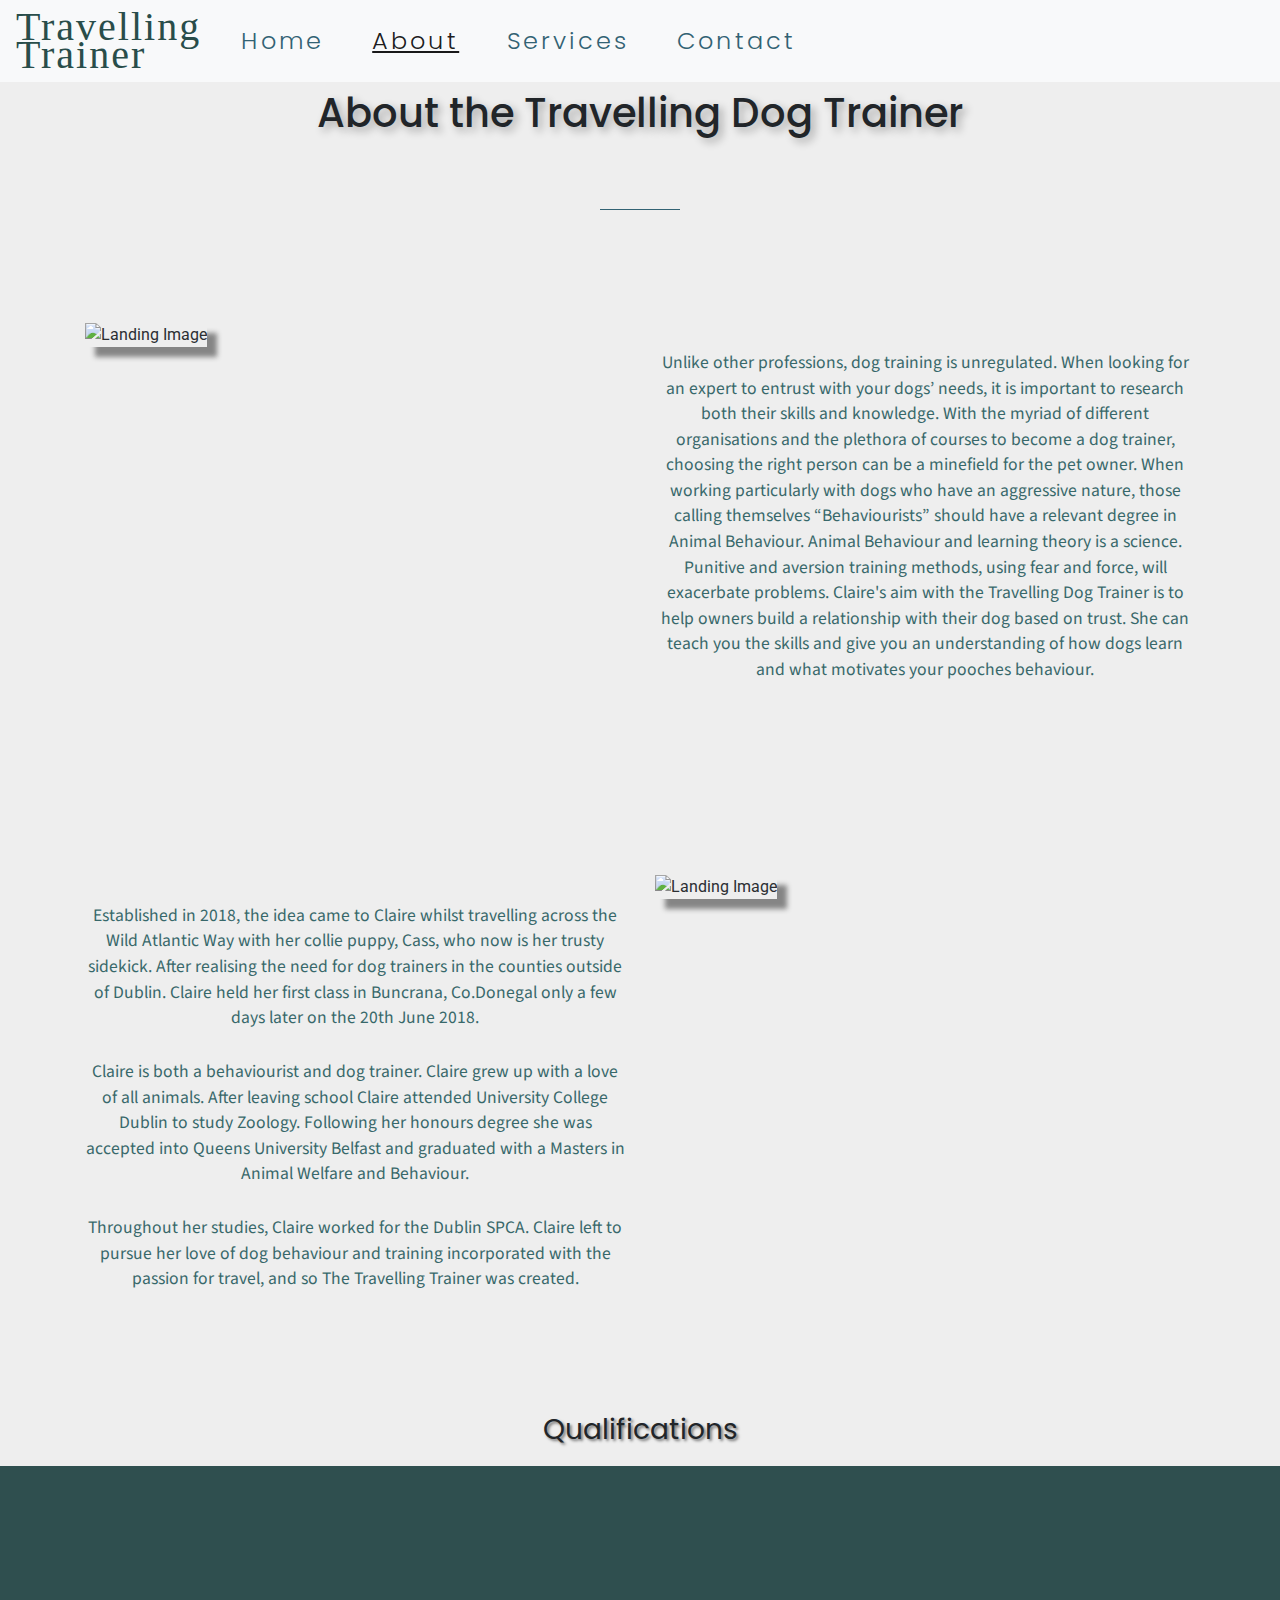
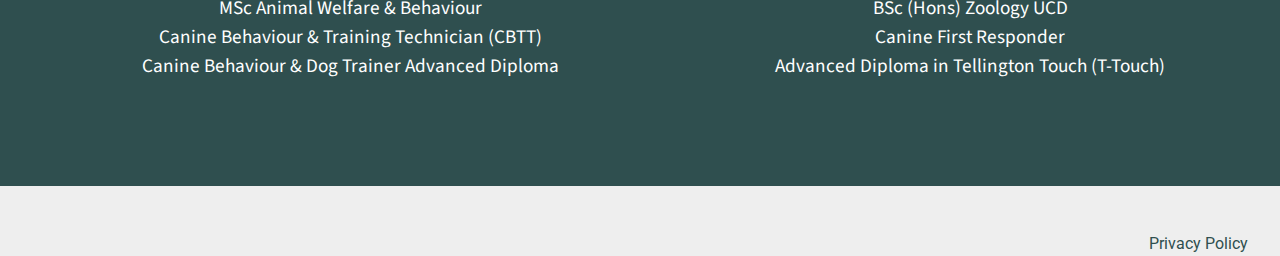
==== commit cb667e30: "Final style fixes" ====
--- a/about.html
+++ b/about.html
@@ -31,15 +31,15 @@
 		</nav>
 
 		<div class="About-Img">
-			<img src="assets/images/6.jpg" class="img-fluid" alt="Landing Image"></div>
+			<img src="assets/images/aboutimg.jpg" class="img-fluid" alt="Landing Image"></div>
 			<section id="About-Me">
-				<h1 class="title">About the Travelling Dog Trainer</h1>
+				<h1 class="title abouttitle">About the Travelling Dog Trainer</h1>
 				<hr class="divider">
 
 				<div class="container">
 					<div class="row">
 						<div class="col-sm-6">
-							<img src="assets/images/7.jpg" class="img-fluid sideimg" alt="Landing Image">
+							<img src="assets/images/leftside.jpg" class="img-fluid sideimg" alt="Landing Image">
                             </div>
 
 							<div class="col-sm-6">
@@ -72,18 +72,20 @@
 									Dublin. Claire held her first class in Buncrana, Co.Donegal only a few days later on
 									the 20th June 2018.</p>
 
-									<p class ="about-me">Claire is both a behaviourist and dog trainer. Claire grew up with a love of all
+								<p class="about-me">Claire is both a behaviourist and dog trainer. Claire grew up with a
+									love of all
 									animals. After leaving school Claire attended University College Dublin to study
 									Zoology. Following her honours degree she was accepted into Queens University
 									Belfast and graduated with a Masters in Animal Welfare and Behaviour.</p>
 
-									<p class="about-me">Throughout her studies, Claire worked for the Dublin SPCA. Claire left to pursue her
+								<p class="about-me">Throughout her studies, Claire worked for the Dublin SPCA. Claire
+									left to pursue her
 									love of dog behaviour and training incorporated with the passion for travel, and so
 									The Travelling Trainer was created.</p>
 							</div>
 
 							<div class="col-sm-6">
-								<img src="assets/images/1.jpg" class="img-fluid sideimg" alt="Landing Image">
+								<img src="assets/images/rightside.jpg" class="img-fluid sideimg" alt="Landing Image">
 							</div>
 							</div>
 						</div>
--- a/assets/css/style.css
+++ b/assets/css/style.css
@@ -1,9 +1,16 @@
 @import url('https://fonts.googleapis.com/css?family=Barlow+Semi+Condensed|Coming+Soon|Permanent+Marker&display=swap');
 @import url('https://fonts.googleapis.com/css?family=Neucha&display=swap');
-
+@import url('https://fonts.googleapis.com/css?family=Lato|Open+Sans:800|Oswald|Roboto&display=swap');
+@import url('https://fonts.googleapis.com/css?family=Poppins:300,400|Source+Sans+Pro&display=swap');
+
+body{
+    background-color:#EEEEEE;
+}
+.bg-light{
+    background-color:#FFFFFF;
+}
 .Main-Landing {
   position: relative;
-  width: 100%
 }
 
 #logo {
@@ -11,12 +18,12 @@
   line-height: 0.7;
   font-family: "Coming Soon";
   font-size: 250%;
-  color: #38686A;
+  color: #294D4A;
   text-align: left;
 }
 
 #logo:hover {
-  color: #A3B4A2;
+  color: #776472;
 }
 
 .navbar-light .navbar-toggler-icon {
@@ -24,24 +31,24 @@
 }
 
 .nav-item {
-  font-family: "Coming Soon";
-  font-size: 150%;
-  letter-spacing: 2px;
-  text-align: center;
+  font-family: "Poppins";
+  font-size: 1.5rem;;
+  letter-spacing: 3px;
+  text-align: center;
+  font-weight:300;
 }
 
 .navbar-light .navbar-nav .nav-link {
-  color: #2F4F4F;
+  color: #326273;
 }
 
 .nav-item:hover {
   text-decoration: underline;
-}
-
-
+
+}
 .active {
   text-decoration: underline;
-  color: #A3B4A2;
+  color: #5C9EAD;
 }
 
 .divider {
@@ -50,52 +57,61 @@
   margin-top: 0rem;
   margin-bottom: 1rem;
   border: none;
-  border-top: 1px solid #2F4F4F;
-}
-
-.Landingtext {
+  border-top: 1px solid #326273;
+}
+
+.landing {
   position: absolute;
-  font-family: Neucha;
-  bottom: 10%;
-  left: 20%;
-  background-color: #CDC6AE;
-  color: #38686A;
-  padding: 20px 20px 20px 20px;
-  font-size: 0.5rem;
-  opacity: 80%;
-  width: 20%;
-}
-
-.About {
+  font-family: "Open Sans";
+  color: #FFFFFF;
+  text-align:center;
+  top: 50%;
+  left: 50%;
+  transform: translate(-50%, -50%);
+  text-transform:uppercase;
+  text-shadow: .1em .1em .2em rgba(0, 0, 0, 0.6);
+}
+.scale-in-hor-left {
+    font-weight:600;
+    font-size:6rem;
+    letter-spacing:0.75rem;
+	-webkit-animation: scale-in-hor-left 3s cubic-bezier(0.250, 0.460, 0.450, 0.940) 0.5s both;
+	animation: scale-in-hor-left 3s cubic-bezier(0.250, 0.460, 0.450, 0.940) 0.5s both;
+}
+
+#about {
   padding: 200px 40px;
   text-align: center;
 }
 
 .name {
   position: relative;
-  color: #38686A;
-  font-family: Neucha;
-  font-size: 1.8em;
+  color: #326273;
+  font-family: "Poppins";
+  font-size: 2.5em;
   text-align: center;
   padding-bottom: 30px;
   letter-spacing: 0.05rem;
+  text-shadow: .1em .1em .2em rgba(0, 0, 0, 0.3);
 }
 
 .short-about {
-  font-size: 0.97rem;
+  font-size: 1.3rem;
   margin-left: 4rem;
   margin-right: 4rem;
-  font-family: Neucha;
+  font-family: "Source Sans Pro";
 }
 
 .btn {
-  font-family: "Coming Soon";
-  color: #2F4F4F
+  font-family: "Poppins";
+  color: #326273;
+  font-size:1.2rem;
 }
 
 .btn :hover {
   color: #187795;
   text-decoration: underline;
+  transition: .9s ease-in-out;
 }
 
 #services div {
@@ -105,55 +121,72 @@
   padding-top: 3em;
   padding-right: 2em;
   text-align: center;
-  background-color: #2F4F4F;
+  background-color: #294D4A;
+
 }
 
 #services {
   padding-bottom: 20em;
-}
-
+  opacity:80%;
+  
+}
 .service-icon {
-  font-size: 2.375rem;
+  font-size: 3em;
   padding-bottom: 2.89rem;
   text-align: center;
   width: 100%;
-  color: azure;
+  color:#EEEEEE;
 
 }
 
 .service {
-  font-family: Neucha;
   font-size: 1.8rem;
-  color: azure;
-  text-align: center;
-
-}
-
+  text-align: center;
+  font-family:"Poppins";
+}
+.servicehead{
+    font-size:2rem;
+    font-family:"Source Sans Pro";
+}
 .subtxt {
-  font-family: Neucha;
+  font-family: "Source Sans Pro";
   font-size: 1rem;
-  color: azure;
   padding-left: 0.975rem;
+}
+.white{
+     color: #EEEEEE;
+}
+.green{
+    color:#326273;
+}
+.length{
+    font-family:"Source Sans Pro";
+    font-size:1.3rem;
 }
 
 .service-divider {
   visibility: hidden;
-}
-
+  display:none;
+}
 .title {
   text-align: center;
-  font-family: "Coming Soon";
-  padding-top: 200px;
+  font-family: "Poppins";
+  padding-top: 1em;
   padding-bottom: 100px;
-}
+  text-shadow: .1em .1em .2em rgba(0, 0, 0, 0.3);
+}
+
 
 .about-me {
-  font-family: Neucha;
+  font-family: "Source Sans Pro";
   font-size: 1.1rem;
   text-align: center;
   color: #38686A;
-  line-height: 1.65rem;
-  margin-top:2rem;
+  line-height: 1.6rem;
+  margin-top:1.6em;
+}
+.abouttitle{
+    padding:4rem;
 }
 
 .sideimg {
@@ -174,10 +207,11 @@
   color: azure;
   opacity: 80%;
   top: 50%;
-  font-size: 1.8em;
-  font-family: "Coming Soon";
+  font-size: 1.5em;
+  font-family: "Open Sans";
   padding-left: 0.34em;
   padding-right: 0.34em;
+  padding-bottom:0.2em;
 }
 
 .img-thumbnail {
@@ -186,18 +220,18 @@
 }
 
 .col-lg-4 {
-  margin-top: 3em;
+  margin-top: 2em;
 }
 
 .dog-icon {
   height: 10rem;
   width: 10rem;
-  margin-top: 6rem;
+  margin-top: 3rem;
   margin-left: 6rem;
 }
 
 .col-sm-8 {
-  margin-top: 5rem;
+  margin-top: 3rem;
 }
 
 .end {
@@ -235,14 +269,16 @@
 }
 
 .heading {
-  font-family: "Coming Soon", sans-serif;
-  font-weight: 300;
+  font-family: "Poppins", sans-serif;
+  font-weight: 400;
   margin-top: 25px;
   margin-bottom: 20px;
+  text-shadow: 0.075em 0.08em 0.1em rgba(0, 0, 0, 0.5);s
 }
 
 .subhead {
-  font-family: "Coming Soon", sans-serif;
+  font-family: "Source Sans Pro";
+  text-shadow: 0.075em 0.08em 0.1em rgba(0, 0, 0, 1);
 }
 
 .contact {
@@ -252,18 +288,17 @@
   width: 100%;
   bottom: 3%;
 }
-
 .contact-text {
   color: white;
 }
-
 .center-form {
   margin: 0 auto;
   max-width: 70%;
 }
 
 button[type="submit"] {
-  font-family: "Coming Soon", sans-serif;
+  font-family: "Poppins", sans-serif;
+  font-weight:300;
   margin-top: 15px;
   margin-bottom: 20px;
   color: #fafafa;
@@ -275,33 +310,16 @@
   float: left;
   text-align: center;
   font-size: 1.2em;
-
-  font-family: "Neucha";
+  font-family: "Source Sans Pro";
 
 }
 
 .cols {
-
   padding-top: 8em;
   padding-bottom: 12em;
   background-color: #2F4F4F;
-  color: azure;
+  color: #FFFFFF;
   list-style: none;
-}
-
-.card-header {
-  text-align: center;
-  border-bottom: none;
-
-}
-
-.card-header :hover {
-  color: #187795;
-}
-
-.card-body {
-  font-family: Neucha;
-
 }
 
 .Training {
@@ -322,7 +340,10 @@
     margin-right: auto;
     width: 50%;
   }
-
+.landing{
+    visibility: hidden;
+    display:none;
+}
 
   .col-sm-8 {
     margin-top: 2rem;
@@ -354,12 +375,7 @@
   #About-Me div {
     width: 100%;
   }
-
-  .Landingtext {
-    visibility: hidden;
-  }
-
-  .service-divider {
+    .service-divider {
     visibility: visible;
   }
 }
@@ -370,3 +386,37 @@
     padding-left: 1.5rem;
   }
 }
+
+
+@-webkit-keyframes scale-in-hor-left {
+  0% {
+    -webkit-transform: scaleX(0);
+            transform: scaleX(0);
+    -webkit-transform-origin: 0% 0%;
+            transform-origin: 0% 0%;
+    opacity: 1;
+  }
+  100% {
+    -webkit-transform: scaleX(1);
+            transform: scaleX(1);
+    -webkit-transform-origin: 0% 0%;
+            transform-origin: 0% 0%;
+    opacity: 1;
+  }
+}
+@keyframes scale-in-hor-left {
+  0% {
+    -webkit-transform: scaleX(0);
+            transform: scaleX(0);
+    -webkit-transform-origin: 0% 0%;
+            transform-origin: 0% 0%;
+    opacity: 1;
+  }
+  100% {
+    -webkit-transform: scaleX(1);
+            transform: scaleX(1);
+    -webkit-transform-origin: 0% 0%;
+            transform-origin: 0% 0%;
+    opacity: 1;
+  }
+}
